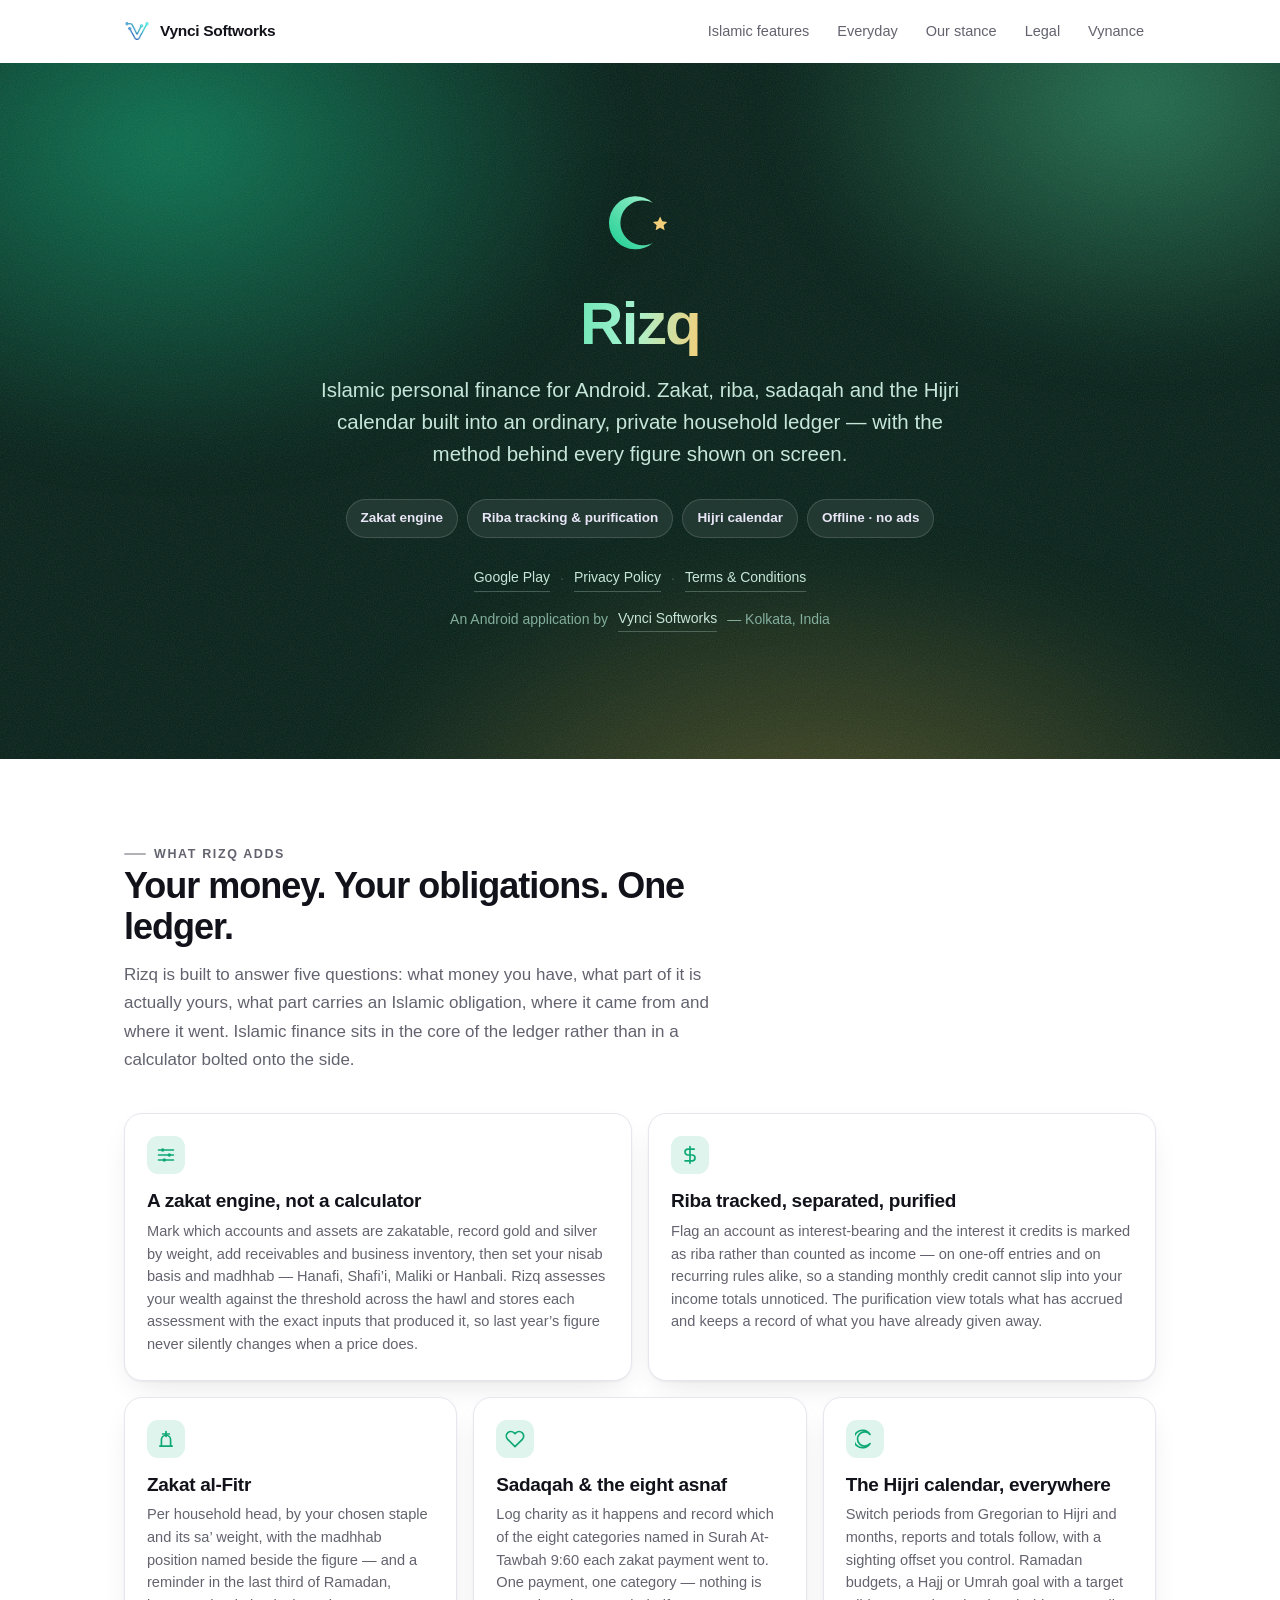
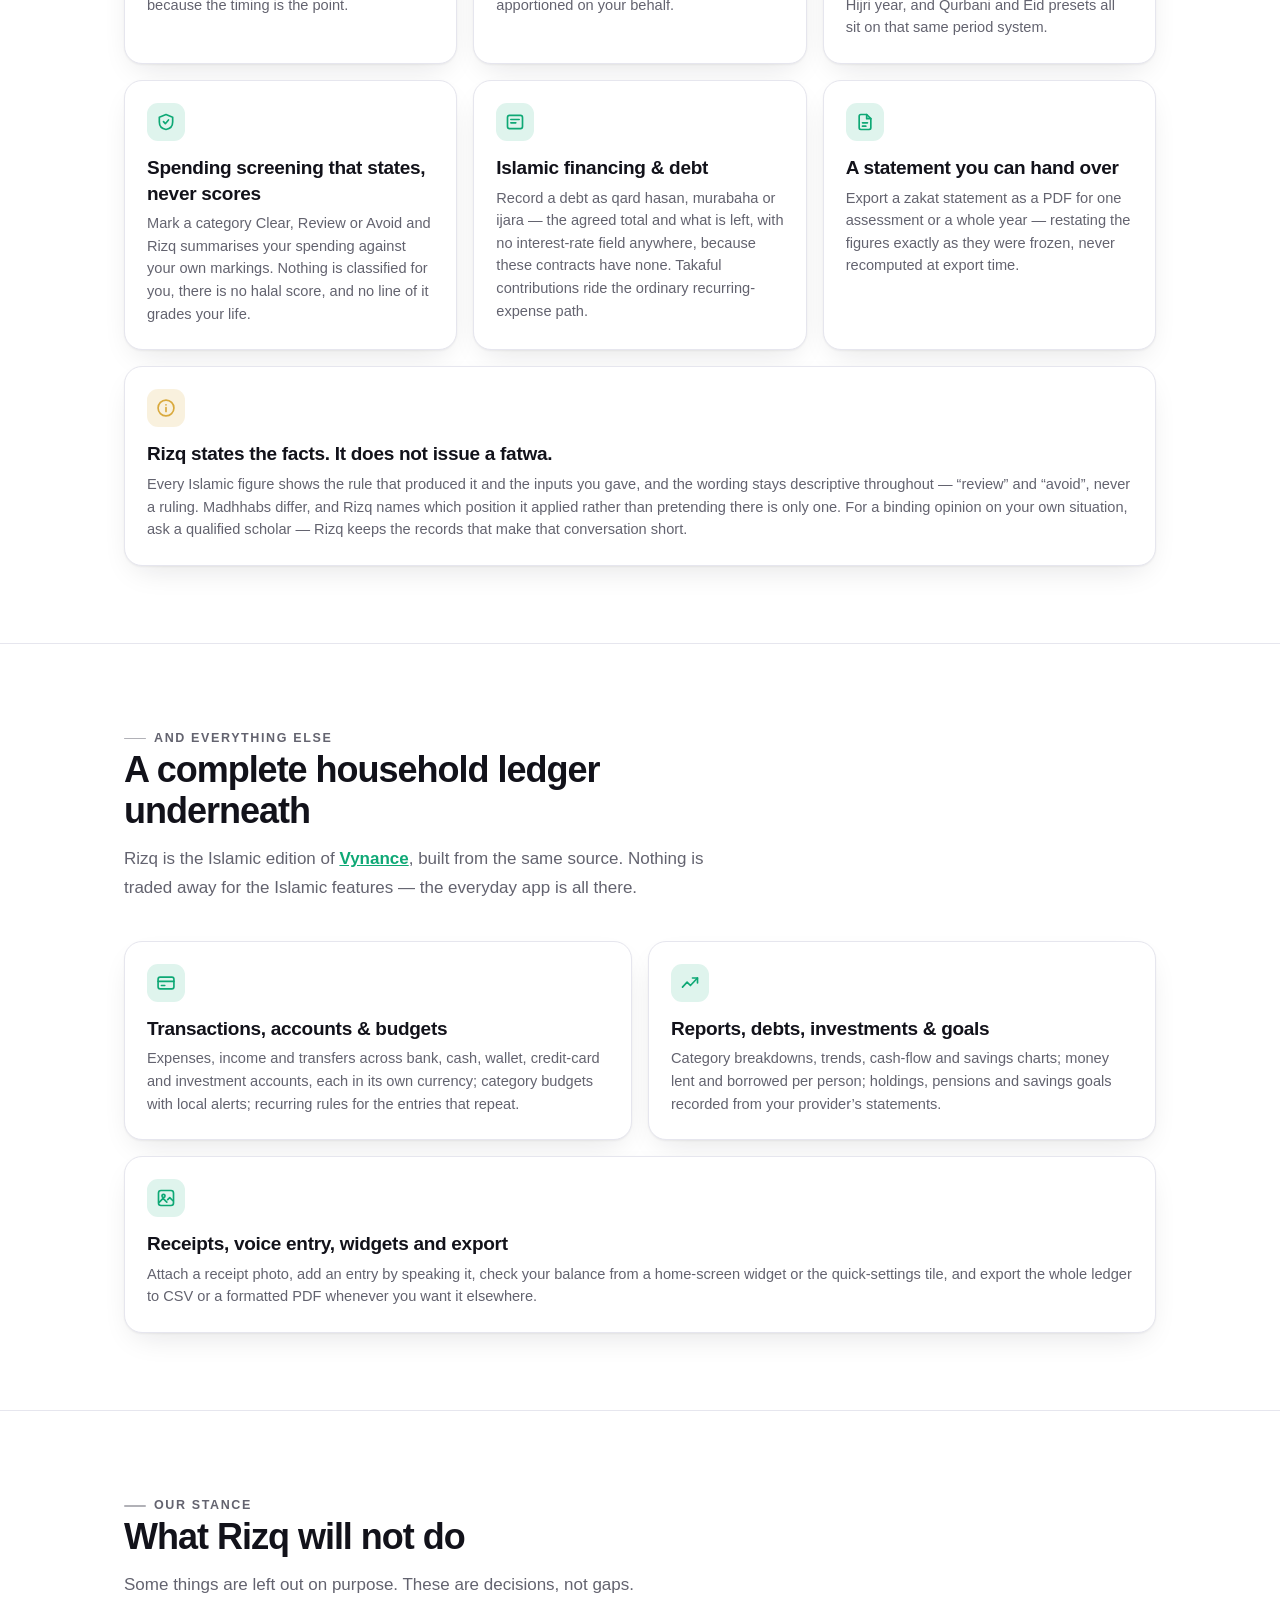
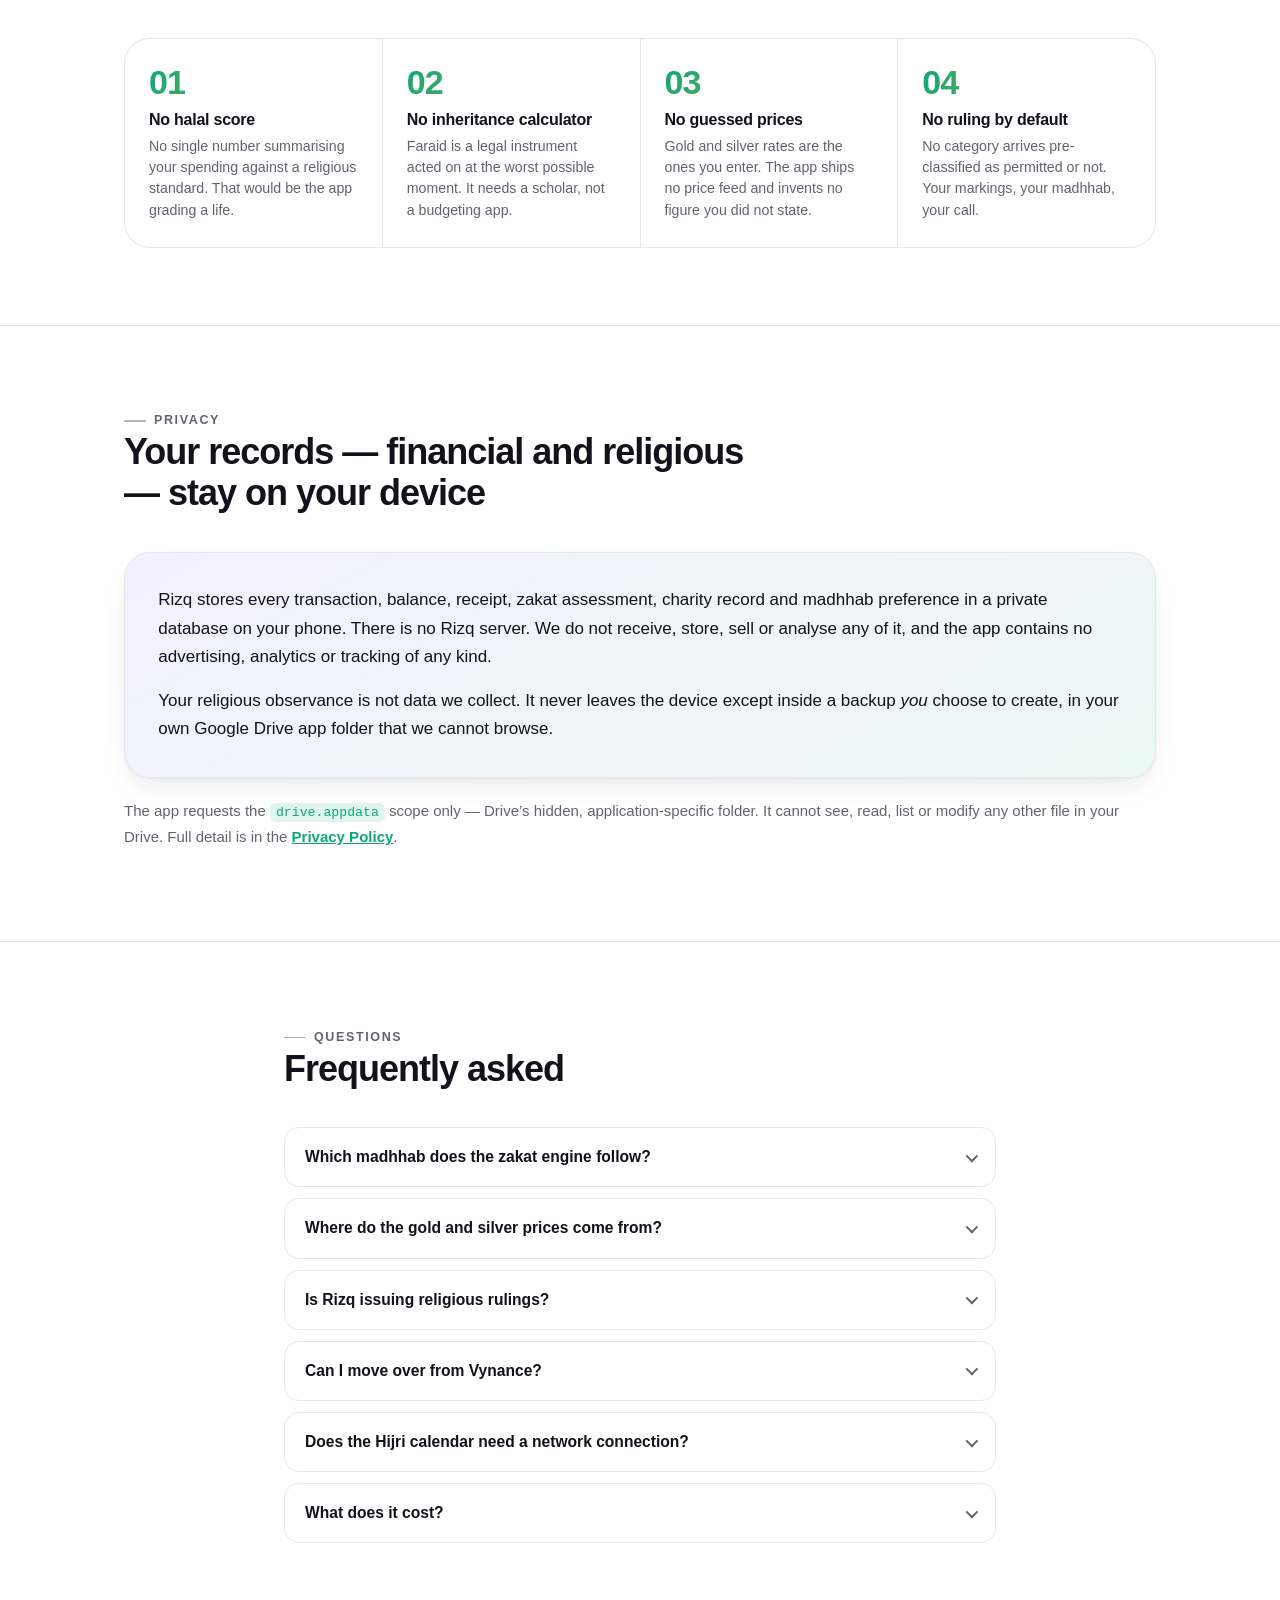
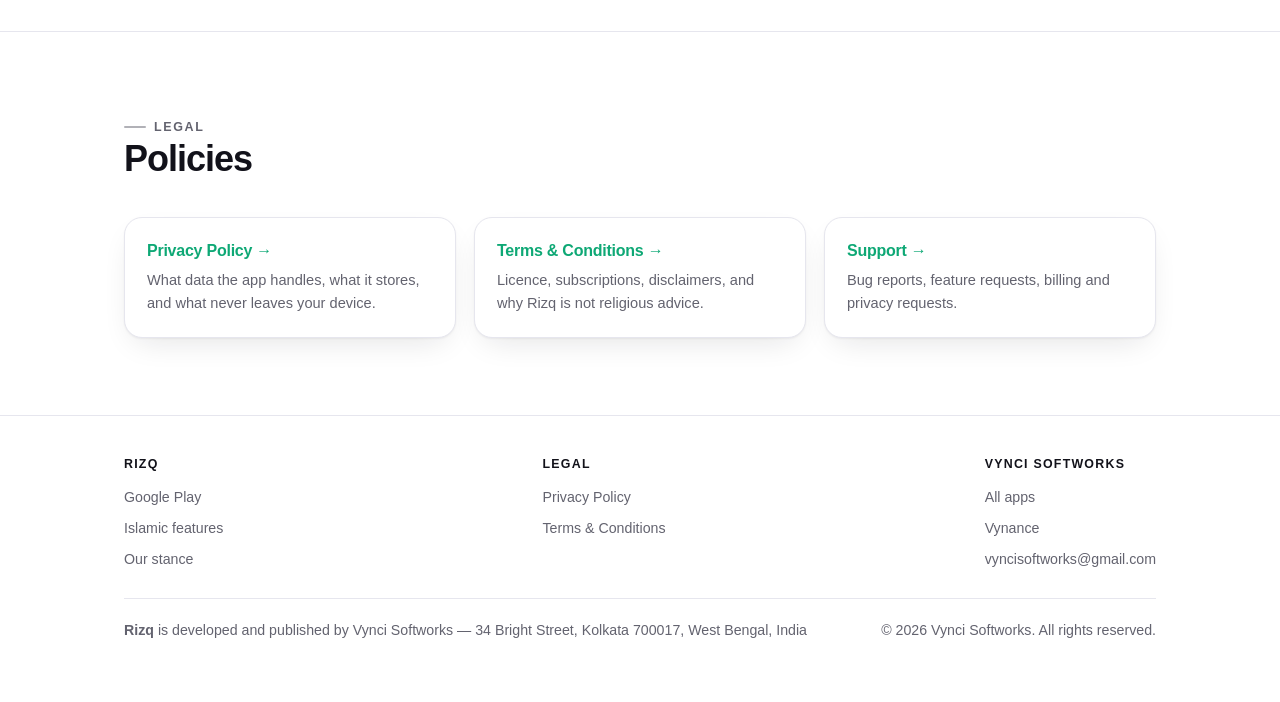
==== rizq/index.html @ 90f5e9d0 "Changes" ====
<!DOCTYPE html>
<html lang="en">
<head>
<meta charset="utf-8">
<meta name="viewport" content="width=device-width, initial-scale=1">
<title>Rizq &mdash; Islamic Personal Finance &amp; Zakat App for Android</title>
<meta name="description" content="Rizq is an Islamic personal finance app for Android by Vynci Softworks. A madhhab-configurable zakat engine, Zakat al-Fitr, riba tracking and purification, sadaqah and asnaf records, halal spending screening and the Hijri calendar — in a database that stays on your device.">
<meta name="keywords" content="islamic finance app, zakat calculator android, zakat app, riba tracking, halal budgeting app, hijri calendar budget, sadaqah tracker, Rizq app">
<meta property="og:title" content="Rizq — Islamic Personal Finance &amp; Zakat App for Android">
<meta property="og:description" content="Zakat, riba, sadaqah and the Hijri calendar built into an offline personal-finance ledger. Rizq states the method behind every figure — it does not issue rulings.">
<meta property="og:type" content="website">
<meta property="og:url" content="https://vynci.sbs/rizq/">
<meta property="og:image" content="https://vynci.sbs/vynci-mark-512.png">
<meta name="twitter:card" content="summary">
<link rel="canonical" href="https://vynci.sbs/rizq/">
<link rel="stylesheet" href="/styles.css">
<link rel="icon" href="/favicon.ico" sizes="any">
<link rel="icon" type="image/png" sizes="32x32" href="/favicon-32.png">
<link rel="icon" type="image/png" sizes="16x16" href="/favicon-16.png">
<link rel="apple-touch-icon" href="/apple-touch-icon.png">
<meta name="theme-color" content="#06120E" media="(prefers-color-scheme: dark)">
<meta name="theme-color" content="#062F24" media="(prefers-color-scheme: light)">
<style>
  .hero{background:#062018}
  .hero::before{
    background:
      radial-gradient(40% 46% at 24% 26%, rgba(14,168,117,.62) 0%, transparent 62%),
      radial-gradient(34% 40% at 78% 22%, rgba(74,222,156,.42) 0%, transparent 60%),
      radial-gradient(44% 44% at 60% 90%, rgba(217,169,60,.34) 0%, transparent 64%);
  }
  .hero h1 .grad{background:linear-gradient(96deg,#6ee7b7 0%,#a7f3d0 45%,#f3cf7a 100%);-webkit-background-clip:text;background-clip:text;color:transparent}
  .hero .tag{color:#c6e6d9}
  .hero .meta{color:#84ae9c}
  .hero .meta a{color:#c6e6d9;border-bottom-color:rgba(198,230,217,.28)}
  .tile .ico{background:color-mix(in srgb, var(--emerald) 13%, transparent);color:var(--emerald)}
  .tile:hover{border-color:color-mix(in srgb, var(--emerald) 34%, var(--line))}
  .tile.gold .ico{background:color-mix(in srgb, var(--gold) 17%, transparent);color:var(--gold)}
  .contact a,.callout a{color:var(--emerald)!important}
  code{background:color-mix(in srgb, var(--emerald) 12%, transparent);color:var(--emerald)}
  details[open]{border-color:color-mix(in srgb, var(--emerald) 34%, var(--line))}
  footer a:hover{color:var(--emerald)}
  .principle .n{background:linear-gradient(120deg,var(--emerald),var(--gold));-webkit-background-clip:text;background-clip:text;color:transparent}
  nav.top .links a:hover{color:var(--emerald)}
</style>
</head>
<body>
<a class="skip" href="#main">Skip to content</a>

<nav class="top" id="nav">
  <div class="wrap inner">
    <a class="brand" href="/">
      <img src="/vynci-mark-512.png" alt="" width="26" height="26">
      <span>Vynci Softworks</span>
    </a>
    <div class="links">
      <a href="#islamic">Islamic features</a>
      <a href="#everything" class="hide-sm">Everyday</a>
      <a href="#stance" class="hide-sm">Our stance</a>
      <a href="#legal">Legal</a>
      <a href="/vynance/">Vynance</a>
    </div>
  </div>
</nav>

<header class="hero">
  <div class="wrap">
    <svg class="mark" viewBox="0 0 108 108" xmlns="http://www.w3.org/2000/svg" role="img" aria-label="Rizq logo" style="width:clamp(84px,7vw,104px);height:auto">
      <defs>
        <linearGradient id="rg1" gradientUnits="userSpaceOnUse" x1="30" y1="80" x2="82" y2="26">
          <stop offset="0" stop-color="#2fd39a"/><stop offset="1" stop-color="#a7f3d0"/>
        </linearGradient>
      </defs>
      <path d="M70 30a27 27 0 1 0 0 48 32 32 0 1 1 0-48Z" fill="url(#rg1)"/>
      <path d="M78.5 46.5l2.6 5.6 6.1.8-4.5 4.2 1.2 6-5.4-3-5.4 3 1.2-6-4.5-4.2 6.1-.8 2.6-5.6Z" fill="#F3CF7A"/>
    </svg>
    <h1><span class="grad">Rizq</span></h1>
    <p class="tag">Islamic personal finance for Android. Zakat, riba, sadaqah and the Hijri calendar
       built into an ordinary, private household ledger &mdash; with the method behind every figure
       shown on screen.</p>
    <div class="pills">
      <span class="pill">Zakat engine</span>
      <span class="pill">Riba tracking &amp; purification</span>
      <span class="pill">Hijri calendar</span>
      <span class="pill">Offline &middot; no ads</span>
    </div>
    <p class="meta" style="margin-top:28px">
      <a href="https://play.google.com/store/apps/details?id=com.vynci.rizq">Google Play</a><span class="dot">&middot;</span>
      <a href="/rizq/privacy-policy.html">Privacy Policy</a><span class="dot">&middot;</span>
      <a href="/rizq/terms-and-conditions.html">Terms &amp; Conditions</a>
    </p>
    <p class="meta" style="margin-top:8px">An Android application by <a href="/">Vynci Softworks</a> &mdash; Kolkata, India</p>
  </div>
</header>

<main id="main">

<section id="islamic">
  <div class="wrap">
    <div class="section-head reveal">
      <p class="eyebrow">What Rizq adds</p>
      <h2>Your money. Your obligations. One ledger.</h2>
      <p>Rizq is built to answer five questions: what money you have, what part of it is actually
         yours, what part carries an Islamic obligation, where it came from and where it went.
         Islamic finance sits in the core of the ledger rather than in a calculator bolted onto
         the side.</p>
    </div>

    <div class="bento reveal">
      <div class="tile wide">
        <div class="ico"><svg viewBox="0 0 24 24" fill="none" stroke="currentColor" stroke-width="2" stroke-linecap="round" stroke-linejoin="round"><path d="M3 6h18M3 12h18M3 18h18"/><circle cx="8" cy="6" r="2" fill="currentColor" stroke="none"/><circle cx="16" cy="12" r="2" fill="currentColor" stroke="none"/><circle cx="10" cy="18" r="2" fill="currentColor" stroke="none"/></svg></div>
        <h3>A zakat engine, not a calculator</h3>
        <p>Mark which accounts and assets are zakatable, record gold and silver by weight, add
           receivables and business inventory, then set your nisab basis and madhhab &mdash; Hanafi,
           Shafi&#8217;i, Maliki or Hanbali. Rizq assesses your wealth against the threshold across
           the hawl and stores each assessment with the exact inputs that produced it, so last
           year&#8217;s figure never silently changes when a price does.</p>
      </div>
      <div class="tile wide">
        <div class="ico"><svg viewBox="0 0 24 24" fill="none" stroke="currentColor" stroke-width="2" stroke-linecap="round" stroke-linejoin="round"><path d="M12 2v20"/><path d="M17 5H9.5a3.5 3.5 0 0 0 0 7h5a3.5 3.5 0 0 1 0 7H6"/></svg></div>
        <h3>Riba tracked, separated, purified</h3>
        <p>Flag an account as interest-bearing and the interest it credits is marked as riba rather
           than counted as income &mdash; on one-off entries and on recurring rules alike, so a
           standing monthly credit cannot slip into your income totals unnoticed. The purification
           view totals what has accrued and keeps a record of what you have already given away.</p>
      </div>
      <div class="tile">
        <div class="ico"><svg viewBox="0 0 24 24" fill="none" stroke="currentColor" stroke-width="2" stroke-linecap="round" stroke-linejoin="round"><path d="M12 3v6"/><path d="M8 6h8"/><path d="M4.5 20.5h15"/><path d="M6.5 20.5V13a5.5 5.5 0 0 1 11 0v7.5"/></svg></div>
        <h3>Zakat al-Fitr</h3>
        <p>Per household head, by your chosen staple and its sa&#8217; weight, with the madhhab
           position named beside the figure &mdash; and a reminder in the last third of Ramadan,
           because the timing is the point.</p>
      </div>
      <div class="tile">
        <div class="ico"><svg viewBox="0 0 24 24" fill="none" stroke="currentColor" stroke-width="2" stroke-linecap="round" stroke-linejoin="round"><path d="M20.8 4.6a5.5 5.5 0 0 0-7.8 0L12 5.7l-1-1.1a5.5 5.5 0 0 0-7.8 7.8l8.8 8.8 8.8-8.8a5.5 5.5 0 0 0 0-7.8Z"/></svg></div>
        <h3>Sadaqah &amp; the eight asnaf</h3>
        <p>Log charity as it happens and record which of the eight categories named in Surah
           At-Tawbah 9:60 each zakat payment went to. One payment, one category &mdash; nothing is
           apportioned on your behalf.</p>
      </div>
      <div class="tile">
        <div class="ico"><svg viewBox="0 0 24 24" fill="none" stroke="currentColor" stroke-width="2" stroke-linecap="round" stroke-linejoin="round"><path d="M18 6.5A8.5 8.5 0 1 0 18 17.5 10.5 10.5 0 1 1 18 6.5Z"/></svg></div>
        <h3>The Hijri calendar, everywhere</h3>
        <p>Switch periods from Gregorian to Hijri and months, reports and totals follow, with a
           sighting offset you control. Ramadan budgets, a Hajj or Umrah goal with a target Hijri
           year, and Qurbani and Eid presets all sit on that same period system.</p>
      </div>
      <div class="tile">
        <div class="ico"><svg viewBox="0 0 24 24" fill="none" stroke="currentColor" stroke-width="2" stroke-linecap="round" stroke-linejoin="round"><path d="M9 11.5 11.2 14 15 9.5"/><path d="M12 3 4 6.2V12c0 5 3.4 8.2 8 9 4.6-.8 8-4 8-9V6.2L12 3Z"/></svg></div>
        <h3>Spending screening that states, never scores</h3>
        <p>Mark a category Clear, Review or Avoid and Rizq summarises your spending against your own
           markings. Nothing is classified for you, there is no halal score, and no line of it
           grades your life.</p>
      </div>
      <div class="tile">
        <div class="ico"><svg viewBox="0 0 24 24" fill="none" stroke="currentColor" stroke-width="2" stroke-linecap="round" stroke-linejoin="round"><rect x="3" y="4" width="18" height="16" rx="2.5"/><path d="M7 9h10M7 13h6"/></svg></div>
        <h3>Islamic financing &amp; debt</h3>
        <p>Record a debt as qard hasan, murabaha or ijara &mdash; the agreed total and what is left,
           with no interest-rate field anywhere, because these contracts have none. Takaful
           contributions ride the ordinary recurring-expense path.</p>
      </div>
      <div class="tile">
        <div class="ico"><svg viewBox="0 0 24 24" fill="none" stroke="currentColor" stroke-width="2" stroke-linecap="round" stroke-linejoin="round"><path d="M14 3v5h5"/><path d="M14 3H7a2 2 0 0 0-2 2v14a2 2 0 0 0 2 2h10a2 2 0 0 0 2-2V8l-5-5Z"/><path d="M9 13h6M9 17h4"/></svg></div>
        <h3>A statement you can hand over</h3>
        <p>Export a zakat statement as a PDF for one assessment or a whole year &mdash; restating the
           figures exactly as they were frozen, never recomputed at export time.</p>
      </div>
      <div class="tile gold full">
        <div class="ico"><svg viewBox="0 0 24 24" fill="none" stroke="currentColor" stroke-width="2" stroke-linecap="round" stroke-linejoin="round"><circle cx="12" cy="12" r="9.5"/><path d="M12 8.2v.2M12 11.5v4.6"/></svg></div>
        <h3>Rizq states the facts. It does not issue a fatwa.</h3>
        <p>Every Islamic figure shows the rule that produced it and the inputs you gave, and the
           wording stays descriptive throughout &mdash; &ldquo;review&rdquo; and &ldquo;avoid&rdquo;,
           never a ruling. Madhhabs differ, and Rizq names which position it applied rather than
           pretending there is only one. For a binding opinion on your own situation, ask a
           qualified scholar &mdash; Rizq keeps the records that make that conversation short.</p>
      </div>
    </div>
  </div>
</section>

<section id="everything">
  <div class="wrap">
    <div class="section-head reveal">
      <p class="eyebrow">And everything else</p>
      <h2>A complete household ledger underneath</h2>
      <p>Rizq is the Islamic edition of <a href="/vynance/" style="color:var(--emerald);font-weight:560">Vynance</a>,
         built from the same source. Nothing is traded away for the Islamic features &mdash; the
         everyday app is all there.</p>
    </div>
    <div class="bento reveal">
      <div class="tile wide">
        <div class="ico"><svg viewBox="0 0 24 24" fill="none" stroke="currentColor" stroke-width="2" stroke-linecap="round" stroke-linejoin="round"><rect x="2.5" y="5" width="19" height="14" rx="2.5"/><path d="M2.5 10h19"/><path d="M6.5 15h4"/></svg></div>
        <h3>Transactions, accounts &amp; budgets</h3>
        <p>Expenses, income and transfers across bank, cash, wallet, credit-card and investment
           accounts, each in its own currency; category budgets with local alerts; recurring rules
           for the entries that repeat.</p>
      </div>
      <div class="tile wide">
        <div class="ico"><svg viewBox="0 0 24 24" fill="none" stroke="currentColor" stroke-width="2" stroke-linecap="round" stroke-linejoin="round"><path d="M3 17l5.5-6 4 4L21 6"/><path d="M15 6h6v6"/></svg></div>
        <h3>Reports, debts, investments &amp; goals</h3>
        <p>Category breakdowns, trends, cash-flow and savings charts; money lent and borrowed per
           person; holdings, pensions and savings goals recorded from your provider&#8217;s
           statements.</p>
      </div>
      <div class="tile full">
        <div class="ico"><svg viewBox="0 0 24 24" fill="none" stroke="currentColor" stroke-width="2" stroke-linecap="round" stroke-linejoin="round"><rect x="3" y="3" width="18" height="18" rx="3"/><circle cx="9" cy="9.5" r="1.8"/><path d="M4 17l4.5-4.5L13 17"/><path d="M14 14l2.5-2.5L20 15"/></svg></div>
        <h3>Receipts, voice entry, widgets and export</h3>
        <p>Attach a receipt photo, add an entry by speaking it, check your balance from a home-screen
           widget or the quick-settings tile, and export the whole ledger to CSV or a formatted PDF
           whenever you want it elsewhere.</p>
      </div>
    </div>
  </div>
</section>

<section id="stance">
  <div class="wrap">
    <div class="section-head reveal">
      <p class="eyebrow">Our stance</p>
      <h2>What Rizq will not do</h2>
      <p>Some things are left out on purpose. These are decisions, not gaps.</p>
    </div>
    <div class="principles reveal">
      <div class="principle">
        <div class="n">01</div><h3>No halal score</h3>
        <p>No single number summarising your spending against a religious standard. That would be the app grading a life.</p>
      </div>
      <div class="principle">
        <div class="n">02</div><h3>No inheritance calculator</h3>
        <p>Faraid is a legal instrument acted on at the worst possible moment. It needs a scholar, not a budgeting app.</p>
      </div>
      <div class="principle">
        <div class="n">03</div><h3>No guessed prices</h3>
        <p>Gold and silver rates are the ones you enter. The app ships no price feed and invents no figure you did not state.</p>
      </div>
      <div class="principle">
        <div class="n">04</div><h3>No ruling by default</h3>
        <p>No category arrives pre-classified as permitted or not. Your markings, your madhhab, your call.</p>
      </div>
    </div>
  </div>
</section>

<section id="privacy">
  <div class="wrap">
    <div class="section-head reveal">
      <p class="eyebrow">Privacy</p>
      <h2>Your records &mdash; financial and religious &mdash; stay on your device</h2>
    </div>
    <div class="callout reveal">
      <p>Rizq stores every transaction, balance, receipt, zakat assessment, charity record and
         madhhab preference in a private database on your phone. There is no Rizq server. We do not
         receive, store, sell or analyse any of it, and the app contains no advertising, analytics
         or tracking of any kind.</p>
      <p>Your religious observance is not data we collect. It never leaves the device except inside
         a backup <em>you</em> choose to create, in your own Google Drive app folder that we cannot
         browse.</p>
    </div>
    <p class="reveal" style="margin-top:20px;color:var(--muted);font-size:15px">
      The app requests the <code>drive.appdata</code> scope only &mdash; Drive&#8217;s hidden,
      application-specific folder. It cannot see, read, list or modify any other file in your Drive.
      Full detail is in the <a href="/rizq/privacy-policy.html" style="color:var(--emerald);font-weight:560">Privacy Policy</a>.
    </p>
  </div>
</section>

<section id="faq">
  <div class="wrap narrow">
    <div class="section-head reveal">
      <p class="eyebrow">Questions</p>
      <h2>Frequently asked</h2>
    </div>
    <div class="reveal">
      <details>
        <summary>Which madhhab does the zakat engine follow?</summary>
        <div class="body"><p>Whichever you choose. Hanafi, Shafi&#8217;i, Maliki and Hanbali positions are configurable, and the methodology view names the rule that produced the figure you are looking at. Shia khums is not currently supported.</p></div>
      </details>
      <details>
        <summary>Where do the gold and silver prices come from?</summary>
        <div class="body"><p>From you. Rizq ships no price feed, because no source it could reach without an API key would be reliable enough to base an obligation on. You enter the rate you are using, and the assessment records it alongside the figure so you can see later what it was based on.</p></div>
      </details>
      <details>
        <summary>Is Rizq issuing religious rulings?</summary>
        <div class="body"><p>No. Rizq states financial facts, shows its method and preserves your inputs. Anything that would amount to a ruling &mdash; classifying your spending for you, scoring it, or calculating an inheritance share &mdash; is deliberately not built. Consult a qualified scholar for a binding opinion.</p></div>
      </details>
      <details>
        <summary>Can I move over from Vynance?</summary>
        <div class="body"><p>Yes. Export a local backup from Vynance and restore it in Rizq &mdash; the database format is identical, so nothing is lost and no conversion runs. Google Drive backups are scoped per app, so use the local file for the move.</p></div>
      </details>
      <details>
        <summary>Does the Hijri calendar need a network connection?</summary>
        <div class="body"><p>No. Hijri dates are computed on your device from tabular data shipped inside the app, with a sighting offset you can set yourself. Nothing about your dates or observance is requested from a server.</p></div>
      </details>
      <details>
        <summary>What does it cost?</summary>
        <div class="body"><p>Rizq is free to install. Zakat on wealth, Zakat al-Fitr, riba tracking, sadaqah and asnaf records, the screening summary, Islamic financing types and the seasonal budgets and goals are all in the free tier. A premium subscription raises the account and budget limits and unlocks the heavier reporting and export tools, including the zakat statement PDF. No ads at any tier.</p></div>
      </details>
    </div>
  </div>
</section>

<section id="legal">
  <div class="wrap">
    <div class="section-head reveal">
      <p class="eyebrow">Legal</p>
      <h2>Policies</h2>
    </div>
    <div class="contact reveal">
      <div class="box">
        <h3><a href="/rizq/privacy-policy.html">Privacy Policy &rarr;</a></h3>
        <p>What data the app handles, what it stores, and what never leaves your device.</p>
      </div>
      <div class="box">
        <h3><a href="/rizq/terms-and-conditions.html">Terms &amp; Conditions &rarr;</a></h3>
        <p>Licence, subscriptions, disclaimers, and why Rizq is not religious advice.</p>
      </div>
      <div class="box">
        <h3><a href="mailto:vyncisoftworks@gmail.com">Support &rarr;</a></h3>
        <p>Bug reports, feature requests, billing and privacy requests.</p>
      </div>
    </div>
  </div>
</section>

</main>

<footer>
  <div class="wrap">
    <div class="cols">
      <div>
        <h4>Rizq</h4>
        <ul>
          <li><a href="https://play.google.com/store/apps/details?id=com.vynci.rizq">Google Play</a></li>
          <li><a href="#islamic">Islamic features</a></li>
          <li><a href="#stance">Our stance</a></li>
        </ul>
      </div>
      <div>
        <h4>Legal</h4>
        <ul>
          <li><a href="/rizq/privacy-policy.html">Privacy Policy</a></li>
          <li><a href="/rizq/terms-and-conditions.html">Terms &amp; Conditions</a></li>
        </ul>
      </div>
      <div>
        <h4>Vynci Softworks</h4>
        <ul>
          <li><a href="/">All apps</a></li>
          <li><a href="/vynance/">Vynance</a></li>
          <li><a href="mailto:vyncisoftworks@gmail.com">vyncisoftworks@gmail.com</a></li>
        </ul>
      </div>
    </div>
    <div class="fine">
      <span><strong>Rizq</strong> is developed and published by <a href="/">Vynci Softworks</a> &mdash; 34 Bright Street, Kolkata 700017, West Bengal, India</span>
      <span>&copy; 2026 Vynci Softworks. All rights reserved.</span>
    </div>
  </div>
</footer>

<script type="application/ld+json">
{
  "@context":"https://schema.org",
  "@type":"SoftwareApplication",
  "name":"Rizq",
  "operatingSystem":"Android",
  "applicationCategory":"FinanceApplication",
  "url":"https://vynci.sbs/rizq/",
  "downloadUrl":"https://play.google.com/store/apps/details?id=com.vynci.rizq",
  "description":"Islamic personal finance for Android. A madhhab-configurable zakat engine, Zakat al-Fitr, riba tracking and purification, sadaqah and asnaf records, halal spending screening and the Hijri calendar, in a database that stays on your device.",
  "offers":{"@type":"Offer","price":"0","priceCurrency":"USD"},
  "publisher":{"@type":"Organization","name":"Vynci Softworks","url":"https://vynci.sbs/"}
}
</script>

<script>
(function(){
  var nav = document.getElementById('nav');
  var onScroll = function(){ nav.classList.toggle('stuck', window.scrollY > 8); };
  onScroll(); window.addEventListener('scroll', onScroll, {passive:true});
  var reduced = window.matchMedia('(prefers-reduced-motion: reduce)').matches;
  var items = document.querySelectorAll('.reveal');
  if (reduced || !('IntersectionObserver' in window)) { items.forEach(function(el){ el.classList.add('in'); }); return; }
  var io = new IntersectionObserver(function(entries){
    entries.forEach(function(e){ if (e.isIntersecting) { e.target.classList.add('in'); io.unobserve(e.target); } });
  }, {rootMargin:'0px 0px -8% 0px', threshold:0.06});
  items.forEach(function(el){ io.observe(el); });
})();
</script>

</body>
</html>
---- styles.css ----
/* Vynci Softworks — shared site styles */
/* ── tokens ─────────────────────────────────────────────────────────── */
:root{
  --ink:#12121a; --ink-2:#3a3a4a; --muted:#63636f; --line:#e6e6ee;
  --bg:#ffffff; --surface:#ffffff; --soft:#f7f6fd; --deep:#0f0b26;

  --violet:#7C5CFC; --violet-2:#9d86ff; --mint:#4ADE9C;
  --emerald:#0EA875; --emerald-2:#2fd39a; --gold:#D9A93C;

  --radius:18px; --radius-lg:26px;
  --shadow:0 1px 2px rgba(18,18,26,.05), 0 12px 32px -12px rgba(18,18,26,.14);
  --shadow-lg:0 2px 4px rgba(18,18,26,.05), 0 30px 70px -28px rgba(18,18,26,.30);
  --maxw:1080px;
  --sans:"Inter var","Inter",-apple-system,BlinkMacSystemFont,"Segoe UI",Roboto,"Helvetica Neue",Arial,sans-serif;
}
@media (prefers-color-scheme: dark){
  :root{
    --ink:#f2f1f7; --ink-2:#c9c7d6; --muted:#9d9bb0; --line:#26243a;
    --bg:#0B0A14; --surface:#131228; --soft:#15142b; --deep:#0B0A14;
    --shadow:0 1px 2px rgba(0,0,0,.4), 0 14px 34px -14px rgba(0,0,0,.7);
    --shadow-lg:0 2px 6px rgba(0,0,0,.5), 0 34px 80px -30px rgba(0,0,0,.85);
  }
}
*,*::before,*::after{box-sizing:border-box}
html{scroll-behavior:smooth;-webkit-text-size-adjust:100%}
body{
  margin:0;background:var(--bg);color:var(--ink);font-family:var(--sans);
  font-size:clamp(15.5px,.55vw + 14.4px,17px);line-height:1.68;
  -webkit-font-smoothing:antialiased;text-rendering:optimizeLegibility;
  overflow-x:hidden;
}
img,svg{max-width:100%}
a{color:inherit}
.wrap{max-width:var(--maxw);margin:0 auto;padding:0 24px}
.narrow{max-width:760px}
h1,h2,h3{letter-spacing:-.028em;line-height:1.14;margin:0}
h2{font-size:clamp(25px,2vw + 18px,36px);margin:0 0 14px}
h3{font-size:clamp(17px,.4vw + 16px,19px);letter-spacing:-.015em;line-height:1.35}
p{margin:0 0 15px}
.lede{font-size:clamp(17px,.6vw + 15.6px,20px);color:var(--ink-2);line-height:1.6}
.eyebrow{
  display:inline-flex;align-items:center;gap:8px;font-size:12.5px;font-weight:650;
  letter-spacing:.13em;text-transform:uppercase;color:var(--muted);margin:0 0 16px;
}
.eyebrow::before{content:"";width:22px;height:1.5px;background:currentColor;opacity:.5;border-radius:2px}

/* ── skip link + nav ────────────────────────────────────────────────── */
.skip{position:absolute;left:-9999px;top:0;background:var(--violet);color:#fff;padding:10px 16px;border-radius:0 0 10px 0;z-index:99}
.skip:focus{left:0}
nav.top{
  position:sticky;top:0;z-index:50;backdrop-filter:saturate(180%) blur(16px);
  -webkit-backdrop-filter:saturate(180%) blur(16px);
  background:color-mix(in srgb, var(--bg) 78%, transparent);
  border-bottom:1px solid transparent;transition:border-color .25s, background .25s;
}
nav.top.stuck{border-bottom-color:var(--line)}
nav.top .inner{display:flex;align-items:center;gap:18px;height:62px}
nav.top .brand{display:flex;align-items:center;gap:10px;font-weight:680;letter-spacing:-.02em;text-decoration:none;font-size:15.5px}
nav.top .brand img{width:26px;height:26px;border-radius:7px}
nav.top .links{margin-left:auto;display:flex;gap:4px;align-items:center}
nav.top .links a{
  text-decoration:none;font-size:14.5px;color:var(--muted);padding:8px 12px;border-radius:10px;
  transition:color .15s, background .15s;font-weight:520;
}
nav.top .links a:hover{color:var(--ink);background:color-mix(in srgb, var(--soft) 90%, transparent)}
@media(max-width:720px){nav.top .links a.hide-sm{display:none}}

/* ── hero ───────────────────────────────────────────────────────────── */
.hero{position:relative;isolation:isolate;overflow:hidden;background:var(--deep);color:#fff;padding:clamp(66px,9vw,116px) 0 clamp(72px,9vw,112px);text-align:center}
.hero::before{
  content:"";position:absolute;inset:-30% -20%;z-index:-2;
  background:
    radial-gradient(38% 44% at 22% 26%, rgba(124,92,252,.60) 0%, transparent 62%),
    radial-gradient(34% 40% at 78% 22%, rgba(14,168,117,.50) 0%, transparent 60%),
    radial-gradient(46% 46% at 60% 88%, rgba(74,222,156,.30) 0%, transparent 64%),
    radial-gradient(30% 34% at 12% 82%, rgba(217,169,60,.26) 0%, transparent 62%);
  filter:blur(28px);animation:drift 34s ease-in-out infinite alternate;
}
.hero::after{
  content:"";position:absolute;inset:0;z-index:-1;opacity:.30;pointer-events:none;
  background-image:url("data:image/svg+xml,%3Csvg xmlns='http://www.w3.org/2000/svg' width='140' height='140'%3E%3Cfilter id='n'%3E%3CfeTurbulence type='fractalNoise' baseFrequency='.85' numOctaves='3'/%3E%3C/filter%3E%3Crect width='140' height='140' filter='url(%23n)' opacity='.42'/%3E%3C/svg%3E");
}
@keyframes drift{
  0%{transform:translate3d(0,0,0) scale(1)}
  50%{transform:translate3d(2.5%,-2%,0) scale(1.07)}
  100%{transform:translate3d(-2.5%,2.5%,0) scale(1.03)}
}
.hero .mark{width:clamp(76px,7vw,96px);height:auto;margin:0 auto 22px;display:block;filter:drop-shadow(0 14px 34px rgba(0,0,0,.45))}
.hero h1{font-size:clamp(34px,4.6vw + 12px,60px);margin:0 0 16px;color:#fff}
.hero h1 .grad{
  background:linear-gradient(96deg,#b9a6ff 0%,#6ee7b7 52%,#f3cf7a 100%);
  -webkit-background-clip:text;background-clip:text;color:transparent;
}
.hero .tag{font-size:clamp(16.5px,.7vw + 15px,20.5px);color:#cfcbe8;max-width:660px;margin:0 auto;line-height:1.55}
.hero .meta{margin-top:26px;font-size:14px;color:#9a94c2;display:flex;gap:10px;justify-content:center;flex-wrap:wrap;align-items:center}
.hero .meta a{color:#cfcbe8;text-decoration:none;border-bottom:1px solid rgba(207,203,232,.28);padding-bottom:1px}
.hero .meta a:hover{border-bottom-color:#cfcbe8}
.hero .dot{opacity:.4}
.pills{display:flex;gap:9px;justify-content:center;flex-wrap:wrap;margin-top:30px}
.pill{
  display:inline-flex;align-items:center;gap:7px;font-size:13.5px;font-weight:560;color:#e8e6f6;
  background:rgba(255,255,255,.075);border:1px solid rgba(255,255,255,.14);
  padding:7px 14px;border-radius:999px;backdrop-filter:blur(8px);
}
.pill svg{width:14px;height:14px;flex:0 0 14px}

/* ── sections ───────────────────────────────────────────────────────── */
main{position:relative}
section[id],[id]{scroll-margin-top:82px}
section{padding:clamp(52px,6vw,88px) 0}
section + section{border-top:1px solid var(--line)}
.section-head{max-width:620px;margin-bottom:clamp(28px,3vw,40px)}
.section-head p{color:var(--muted);margin:0}

/* ── product cards ──────────────────────────────────────────────────── */
.products{display:grid;grid-template-columns:repeat(auto-fit,minmax(310px,1fr));gap:22px}
.card{
  position:relative;background:var(--surface);border:1px solid var(--line);border-radius:var(--radius-lg);
  padding:clamp(24px,2.4vw,32px);box-shadow:var(--shadow);overflow:hidden;
  transition:transform .28s cubic-bezier(.2,.7,.3,1), box-shadow .28s, border-color .28s;
}
.card::before{
  content:"";position:absolute;inset:0;border-radius:inherit;pointer-events:none;opacity:0;transition:opacity .3s;
  background:radial-gradient(120% 80% at 50% -10%, var(--accent-soft) 0%, transparent 60%);
}
.card:hover{transform:translateY(-4px);box-shadow:var(--shadow-lg);border-color:var(--accent-line)}
.card:hover::before{opacity:1}
.card .top{display:flex;align-items:center;gap:15px;margin-bottom:18px}
.card .icon{
  flex:0 0 60px;width:60px;height:60px;border-radius:17px;display:grid;place-items:center;
  background:var(--icon-bg);box-shadow:inset 0 0 0 1px rgba(255,255,255,.07);
}
.card .icon svg{width:42px;height:42px}
.card .kicker{font-size:11.5px;font-weight:680;letter-spacing:.12em;text-transform:uppercase;color:var(--accent);margin:0 0 3px}
.card h3{font-size:clamp(21px,1.1vw + 18px,25px);margin:0;letter-spacing:-.025em}
.card .desc{color:var(--ink-2);font-size:15.4px;margin:0 0 18px}
.card ul.mini{list-style:none;padding:0;margin:0 0 22px;display:grid;gap:9px}
.card ul.mini li{position:relative;padding-left:24px;font-size:14.6px;color:var(--muted);line-height:1.5}
.card ul.mini li::before{
  content:"";position:absolute;left:0;top:.52em;width:12px;height:12px;border-radius:4px;
  background:var(--accent);opacity:.22;
}
.card ul.mini li::after{
  content:"";position:absolute;left:3.4px;top:calc(.52em + 3.4px);width:5.2px;height:5.2px;border-radius:2px;background:var(--accent);
}
.cta-row{display:flex;flex-wrap:wrap;gap:10px;align-items:center}
.btn{
  display:inline-flex;align-items:center;gap:9px;text-decoration:none;font-weight:620;font-size:14.6px;
  padding:11px 18px;border-radius:13px;transition:transform .18s, box-shadow .22s, background .2s, border-color .2s;
  border:1px solid transparent;white-space:nowrap;
}
.btn svg{width:17px;height:17px;flex:0 0 17px}
.btn-primary{background:var(--accent);color:#fff;box-shadow:0 8px 22px -10px var(--accent)}
.btn-primary:hover{transform:translateY(-2px);box-shadow:0 14px 30px -12px var(--accent)}
.btn-ghost{border-color:var(--line);color:var(--ink);background:transparent}
.btn-ghost:hover{border-color:var(--accent);color:var(--accent);background:var(--accent-soft)}
.v{--accent:var(--violet);--accent-soft:color-mix(in srgb, var(--violet) 9%, transparent);--accent-line:color-mix(in srgb, var(--violet) 42%, var(--line));--icon-bg:linear-gradient(150deg,#1c1440,#241a52)}
.r{--accent:var(--emerald);--accent-soft:color-mix(in srgb, var(--emerald) 10%, transparent);--accent-line:color-mix(in srgb, var(--emerald) 42%, var(--line));--icon-bg:linear-gradient(150deg,#062f24,#0a4a37)}
.badge-live{
  display:inline-flex;align-items:center;gap:6px;font-size:11.6px;font-weight:680;letter-spacing:.05em;
  text-transform:uppercase;color:var(--accent);background:var(--accent-soft);
  border:1px solid var(--accent-line);padding:3px 9px;border-radius:999px;margin-left:auto;align-self:flex-start;
}
.badge-live .blip{width:6px;height:6px;border-radius:50%;background:var(--accent);animation:blip 2.4s ease-in-out infinite}
@keyframes blip{0%,100%{opacity:1;transform:scale(1)}50%{opacity:.35;transform:scale(.72)}}

/* ── bento ──────────────────────────────────────────────────────────── */
.bento{display:grid;grid-template-columns:repeat(6,1fr);gap:16px}
.tile{
  grid-column:span 2;background:var(--surface);border:1px solid var(--line);border-radius:var(--radius);
  padding:22px 22px 24px;box-shadow:var(--shadow);transition:border-color .25s, transform .25s;
}
.tile:hover{border-color:color-mix(in srgb, var(--violet) 34%, var(--line));transform:translateY(-3px)}
.tile.wide{grid-column:span 3}
.tile.full{grid-column:span 6}
.tile .ico{
  width:38px;height:38px;border-radius:11px;display:grid;place-items:center;margin-bottom:14px;
  background:color-mix(in srgb, var(--violet) 12%, transparent);color:var(--violet);
}
.tile.g .ico{background:color-mix(in srgb, var(--emerald) 13%, transparent);color:var(--emerald)}
.tile .ico svg{width:20px;height:20px}
.tile h3{margin:0 0 6px}
.tile p{margin:0;font-size:14.6px;color:var(--muted);line-height:1.55}
@media(max-width:880px){.bento{grid-template-columns:repeat(4,1fr)}.tile,.tile.wide{grid-column:span 2}.tile.full{grid-column:span 4}}
@media(max-width:560px){.bento{grid-template-columns:1fr}.tile,.tile.wide,.tile.full{grid-column:span 1}}

/* ── principle strip ────────────────────────────────────────────────── */
.principles{display:grid;grid-template-columns:repeat(auto-fit,minmax(210px,1fr));gap:1px;background:var(--line);border:1px solid var(--line);border-radius:var(--radius-lg);overflow:hidden}
.principle{background:var(--surface);padding:26px 24px}
.principle .n{font-size:clamp(26px,2vw + 18px,34px);font-weight:720;letter-spacing:-.03em;line-height:1;margin-bottom:10px;
  background:linear-gradient(120deg,var(--violet),var(--emerald));-webkit-background-clip:text;background-clip:text;color:transparent}
.principle h3{margin:0 0 5px;font-size:16px}
.principle p{margin:0;font-size:14.2px;color:var(--muted);line-height:1.5}

/* ── compare table ──────────────────────────────────────────────────── */
.tablewrap{overflow-x:auto;border:1px solid var(--line);border-radius:var(--radius-lg);box-shadow:var(--shadow);background:var(--surface)}
table{border-collapse:collapse;width:100%;min-width:560px;font-size:14.8px}
th,td{text-align:left;padding:15px 20px;border-bottom:1px solid var(--line)}
thead th{font-size:12.5px;letter-spacing:.09em;text-transform:uppercase;color:var(--muted);font-weight:680;background:var(--soft)}
thead th.c-v{color:var(--violet)} thead th.c-r{color:var(--emerald)}
tbody tr:last-child td{border-bottom:0}
tbody tr:hover td{background:color-mix(in srgb, var(--soft) 70%, transparent)}
td.feat{font-weight:580;color:var(--ink)}
.yes{color:var(--emerald);font-weight:640}
.no{color:var(--muted)}

/* ── callout ────────────────────────────────────────────────────────── */
.callout{
  position:relative;border-radius:var(--radius-lg);padding:clamp(24px,2.6vw,34px);
  background:linear-gradient(150deg, color-mix(in srgb, var(--violet) 9%, var(--surface)), color-mix(in srgb, var(--emerald) 8%, var(--surface)));
  border:1px solid var(--line);box-shadow:var(--shadow);
}
.callout h3{margin:0 0 10px;font-size:clamp(18px,1vw + 16px,21px)}
.callout p:last-child{margin:0}
code{
  font-family:ui-monospace,SFMono-Regular,Menlo,Consolas,monospace;font-size:.88em;
  background:color-mix(in srgb, var(--violet) 11%, transparent);color:var(--violet);
  padding:2px 6px;border-radius:6px;
}
ul.checks{list-style:none;padding:0;margin:0;display:grid;gap:12px}
ul.checks li{position:relative;padding-left:30px;color:var(--ink-2);font-size:15.4px}
ul.checks li::before{
  content:"";position:absolute;left:0;top:.28em;width:19px;height:19px;border-radius:7px;
  background:color-mix(in srgb, var(--emerald) 16%, transparent);
}
ul.checks li::after{
  content:"";position:absolute;left:6px;top:.62em;width:6px;height:10px;border:solid var(--emerald);
  border-width:0 2px 2px 0;transform:rotate(42deg);
}

/* ── faq ────────────────────────────────────────────────────────────── */
details{border:1px solid var(--line);border-radius:15px;background:var(--surface);margin-bottom:11px;overflow:hidden;transition:border-color .2s}
details[open]{border-color:color-mix(in srgb, var(--violet) 34%, var(--line))}
summary{cursor:pointer;padding:16px 20px;font-weight:600;font-size:15.6px;list-style:none;display:flex;align-items:center;gap:12px}
summary::-webkit-details-marker{display:none}
summary::after{content:"";margin-left:auto;width:9px;height:9px;border:solid var(--muted);border-width:0 2px 2px 0;transform:rotate(45deg) translateY(-2px);transition:transform .22s}
details[open] summary::after{transform:rotate(-135deg) translateY(0)}
details .body{padding:0 20px 18px;color:var(--muted);font-size:14.9px;line-height:1.62}
details .body p:last-child{margin:0}

/* ── contact + footer ───────────────────────────────────────────────── */
.contact{display:grid;grid-template-columns:repeat(auto-fit,minmax(240px,1fr));gap:18px}
.contact .box{border:1px solid var(--line);border-radius:var(--radius);padding:22px;background:var(--surface);box-shadow:var(--shadow)}
.contact .box h3{margin:0 0 7px;font-size:16px}
.contact .box p{margin:0;font-size:14.6px;color:var(--muted);line-height:1.6}
.contact a{color:var(--violet);text-decoration:none;font-weight:560}
.contact a:hover{text-decoration:underline}
footer{border-top:1px solid var(--line);padding:38px 0 60px;font-size:14.2px;color:var(--muted)}
footer .cols{display:flex;flex-wrap:wrap;gap:26px;justify-content:space-between;margin-bottom:26px}
footer h4{font-size:12.4px;letter-spacing:.1em;text-transform:uppercase;color:var(--ink);margin:0 0 11px}
footer ul{list-style:none;padding:0;margin:0;display:grid;gap:7px}
footer a{color:var(--muted);text-decoration:none}
footer a:hover{color:var(--violet)}
footer .fine{padding-top:20px;border-top:1px solid var(--line);display:flex;flex-wrap:wrap;gap:10px;justify-content:space-between}

/* ── reveal ─────────────────────────────────────────────────────────── */
.reveal{opacity:0;transform:translateY(16px)}
.reveal.in{opacity:1;transform:none;transition:opacity .6s ease, transform .6s cubic-bezier(.2,.7,.3,1)}
@media (prefers-reduced-motion: reduce){
  *{animation:none!important;transition:none!important;scroll-behavior:auto!important}
  .reveal{opacity:1;transform:none}
}
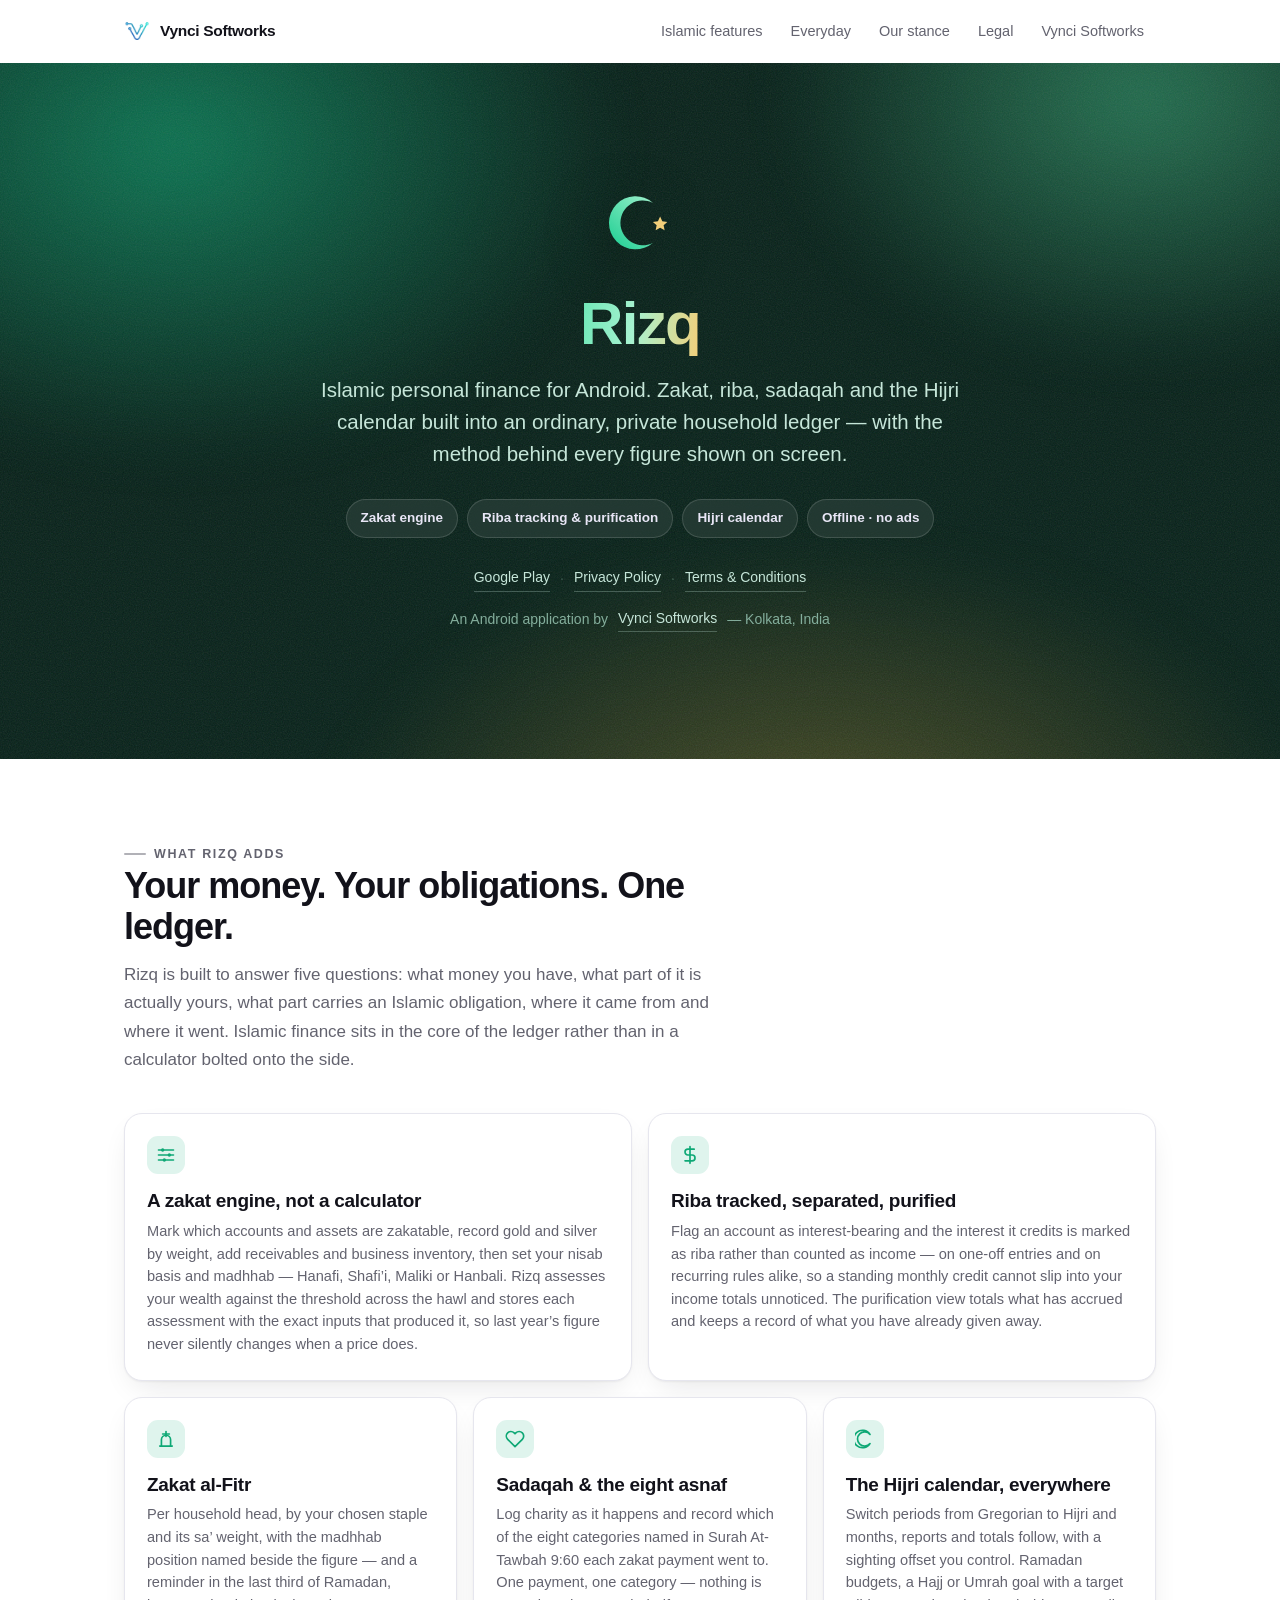
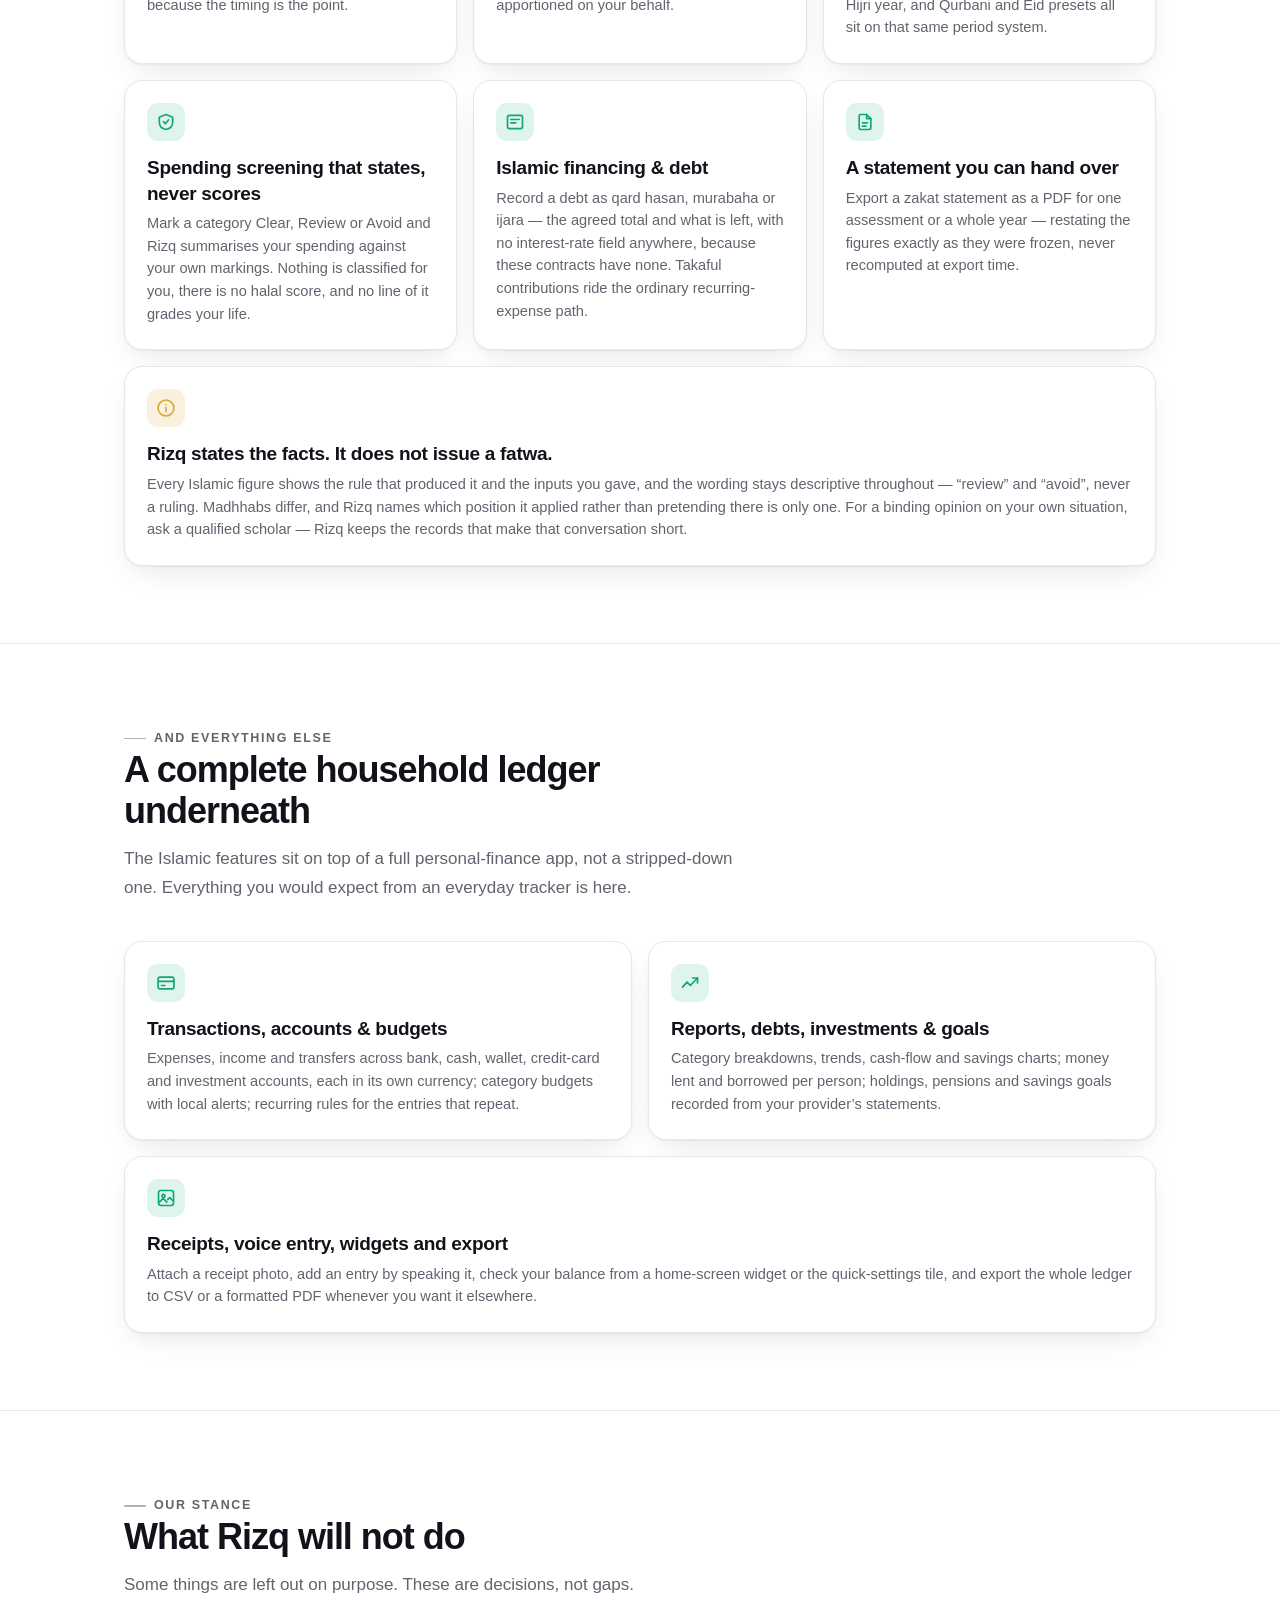
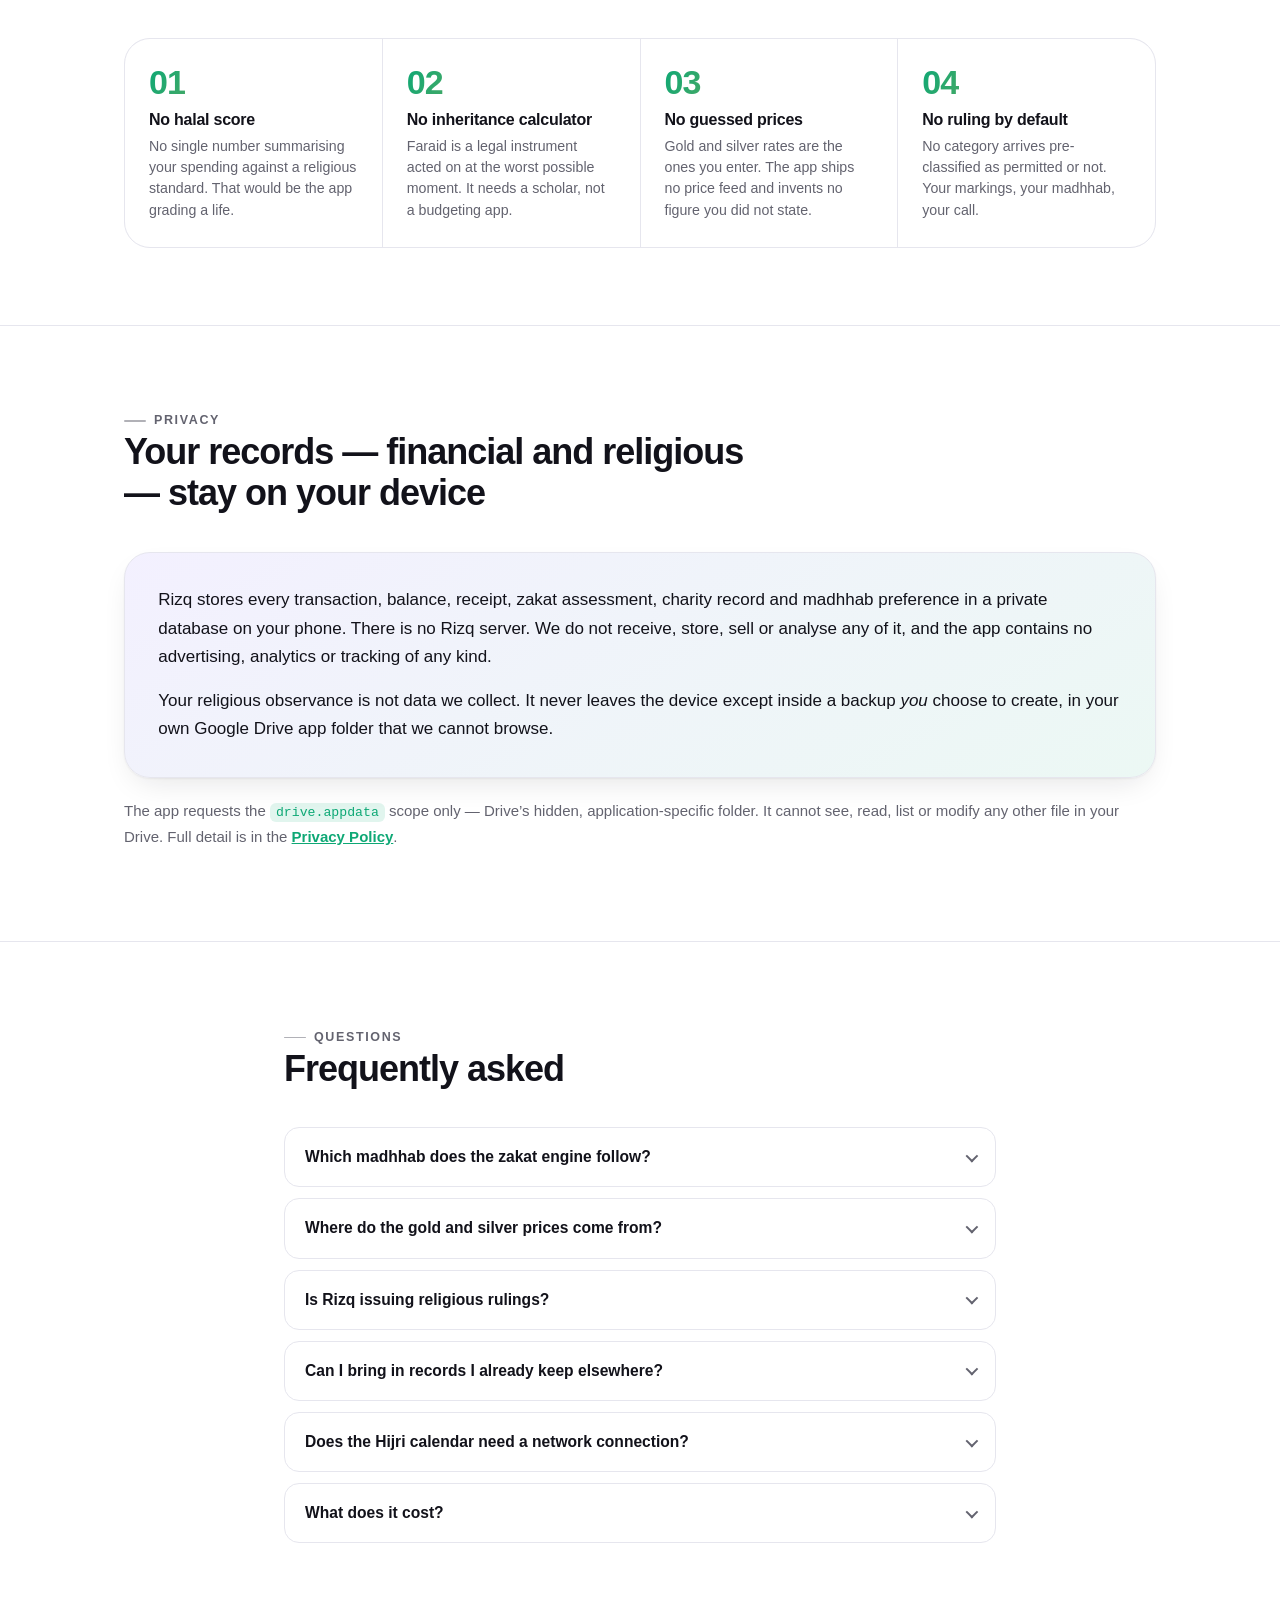
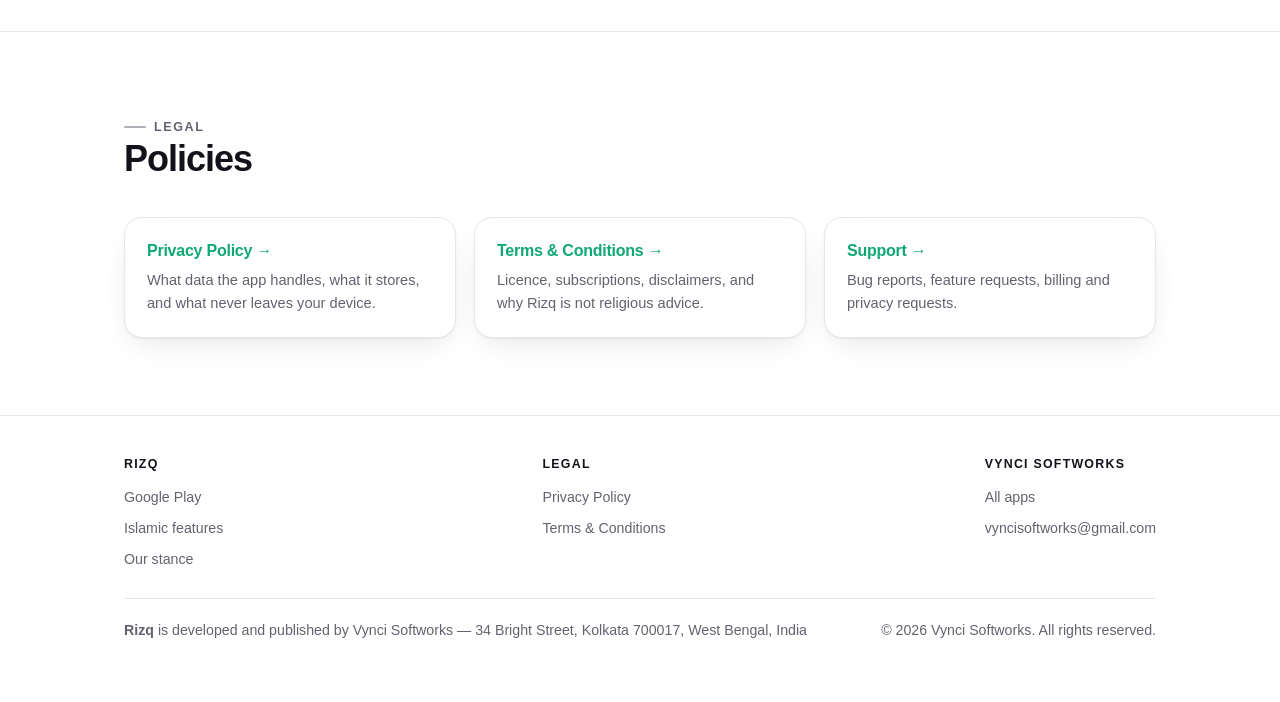
==== commit ccb9af15: "Changes" ====
--- a/rizq/index.html
+++ b/rizq/index.html
@@ -57,7 +57,7 @@
       <a href="#everything" class="hide-sm">Everyday</a>
       <a href="#stance" class="hide-sm">Our stance</a>
       <a href="#legal">Legal</a>
-      <a href="/vynance/">Vynance</a>
+      <a href="/">Vynci Softworks</a>
     </div>
   </div>
 </nav>
@@ -182,9 +182,8 @@
     <div class="section-head reveal">
       <p class="eyebrow">And everything else</p>
       <h2>A complete household ledger underneath</h2>
-      <p>Rizq is the Islamic edition of <a href="/vynance/" style="color:var(--emerald);font-weight:560">Vynance</a>,
-         built from the same source. Nothing is traded away for the Islamic features &mdash; the
-         everyday app is all there.</p>
+      <p>The Islamic features sit on top of a full personal-finance app, not a stripped-down one.
+         Everything you would expect from an everyday tracker is here.</p>
     </div>
     <div class="bento reveal">
       <div class="tile wide">
@@ -283,8 +282,8 @@
         <div class="body"><p>No. Rizq states financial facts, shows its method and preserves your inputs. Anything that would amount to a ruling &mdash; classifying your spending for you, scoring it, or calculating an inheritance share &mdash; is deliberately not built. Consult a qualified scholar for a binding opinion.</p></div>
       </details>
       <details>
-        <summary>Can I move over from Vynance?</summary>
-        <div class="body"><p>Yes. Export a local backup from Vynance and restore it in Rizq &mdash; the database format is identical, so nothing is lost and no conversion runs. Google Drive backups are scoped per app, so use the local file for the move.</p></div>
+        <summary>Can I bring in records I already keep elsewhere?</summary>
+        <div class="body"><p>Yes. Rizq imports a CSV of your existing transactions, and exports the same way, so nothing you enter is trapped in the app.</p></div>
       </details>
       <details>
         <summary>Does the Hijri calendar need a network connection?</summary>
@@ -345,7 +344,6 @@
         <h4>Vynci Softworks</h4>
         <ul>
           <li><a href="/">All apps</a></li>
-          <li><a href="/vynance/">Vynance</a></li>
           <li><a href="mailto:vyncisoftworks@gmail.com">vyncisoftworks@gmail.com</a></li>
         </ul>
       </div>
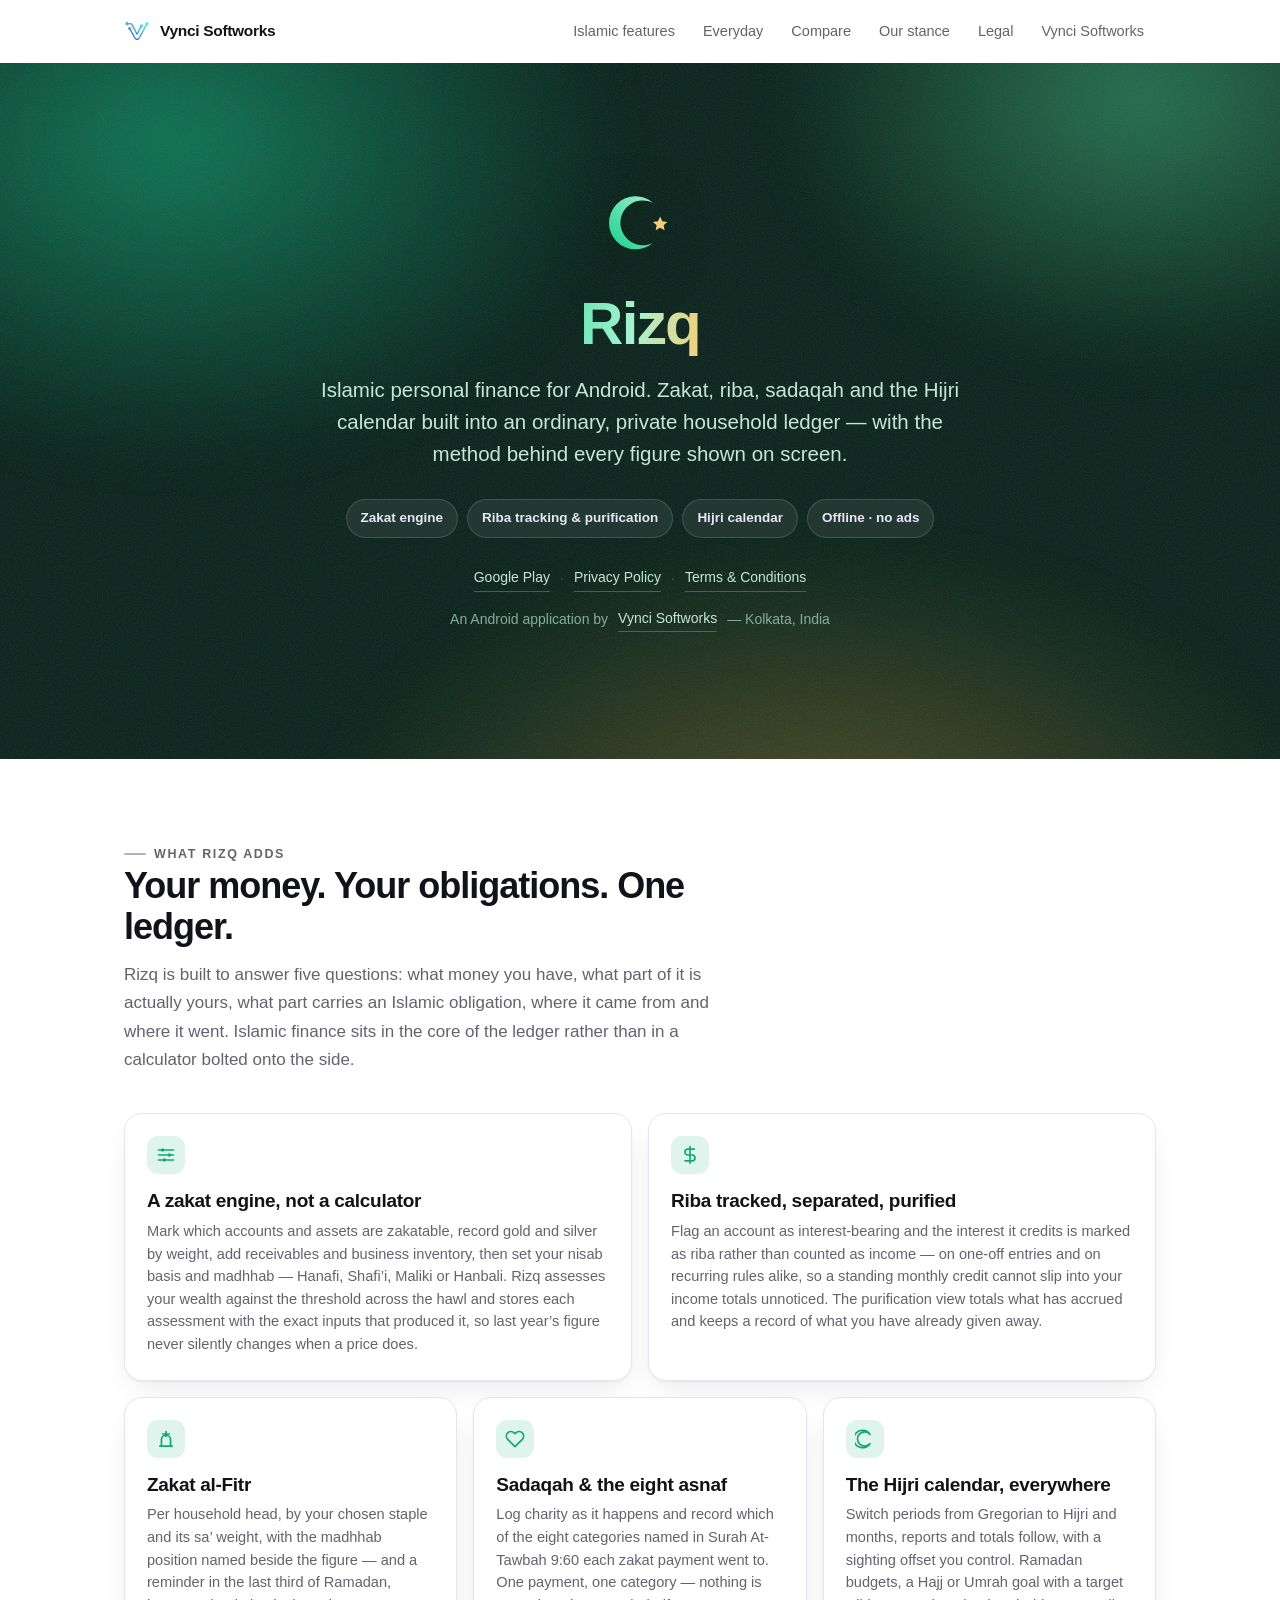
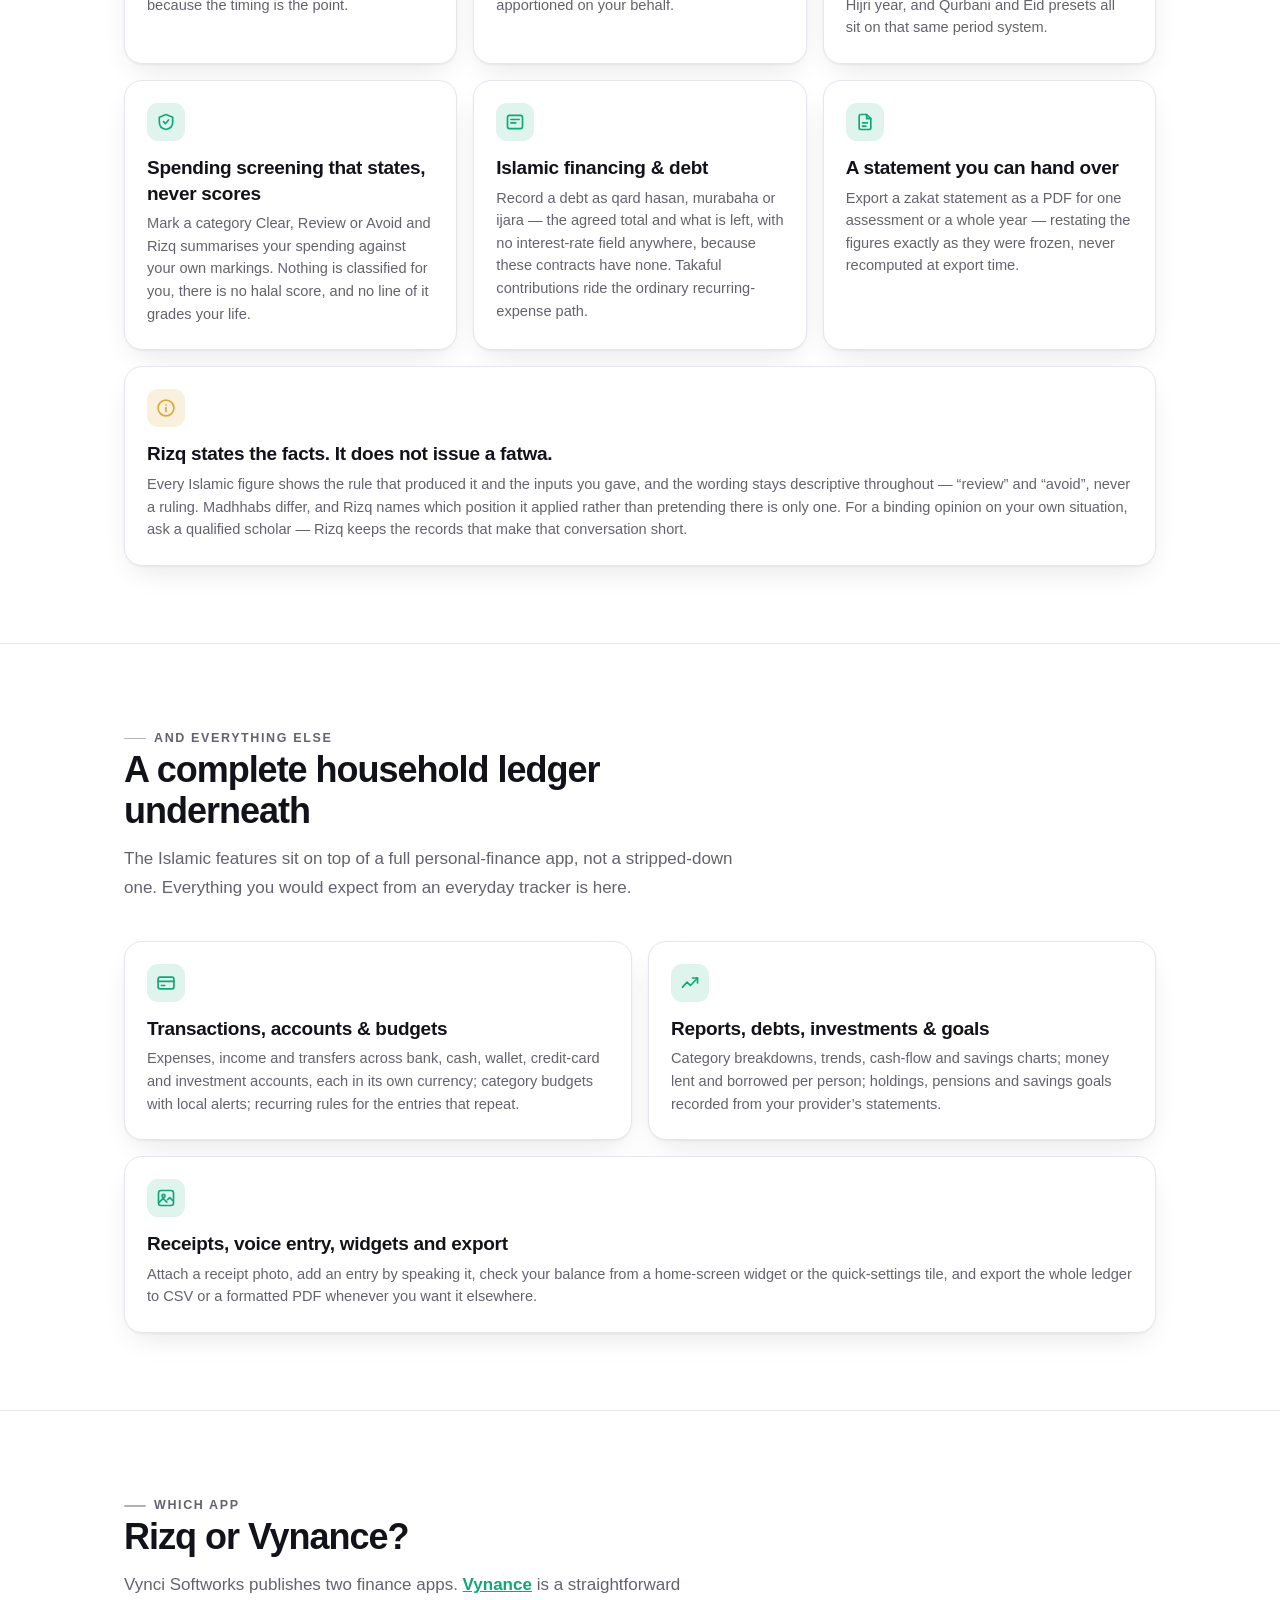
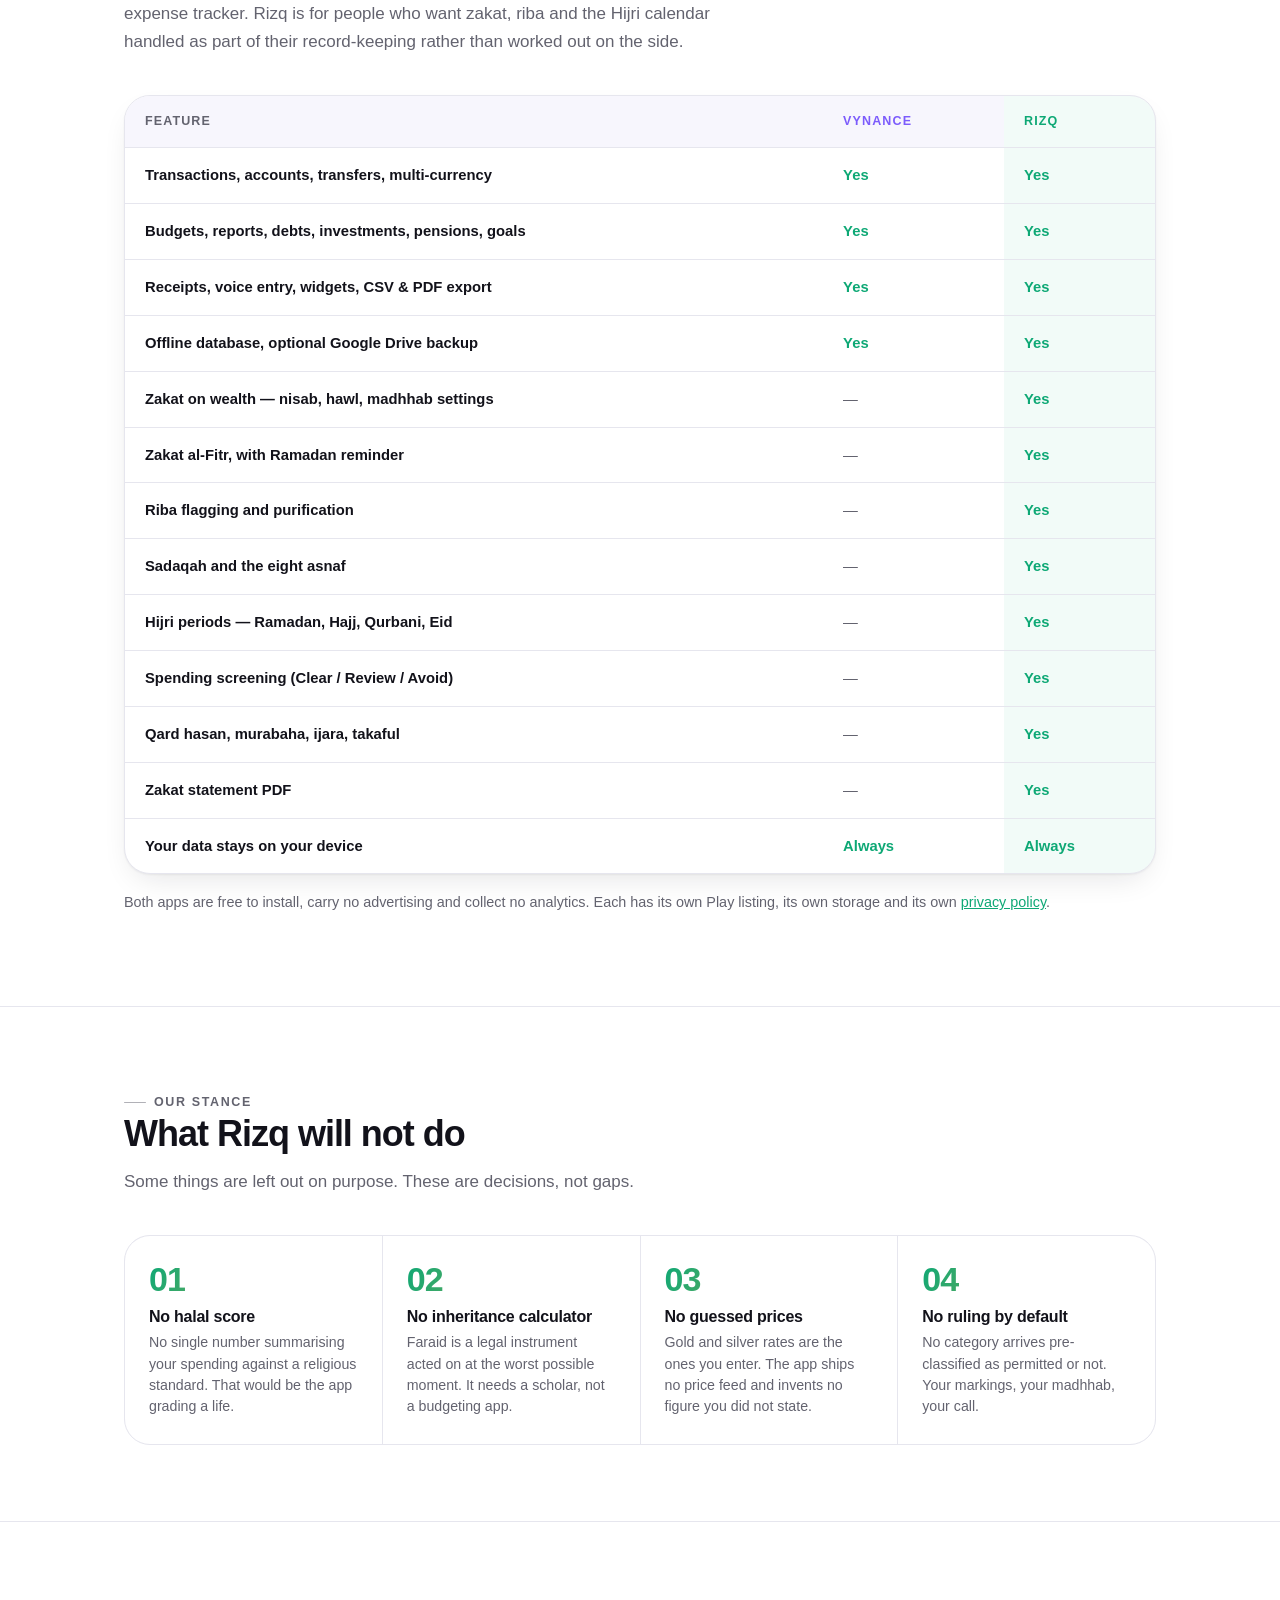
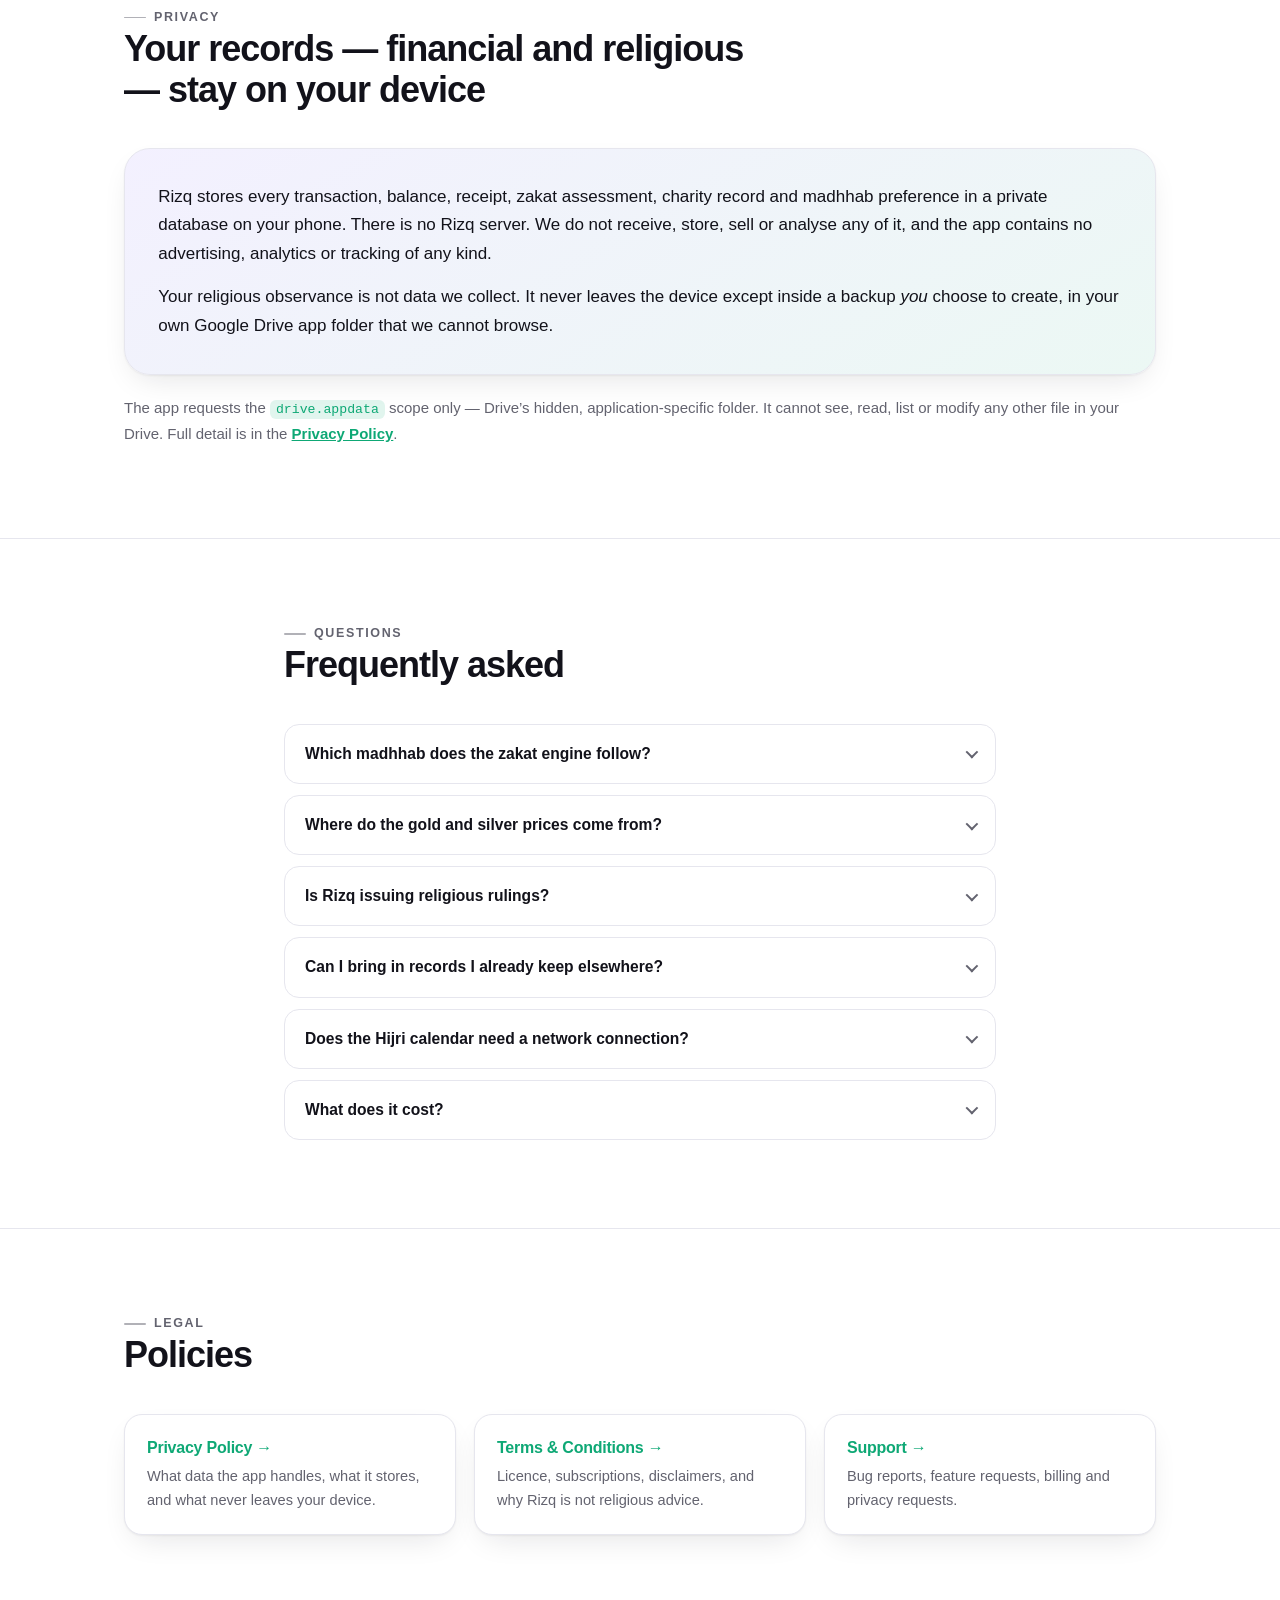
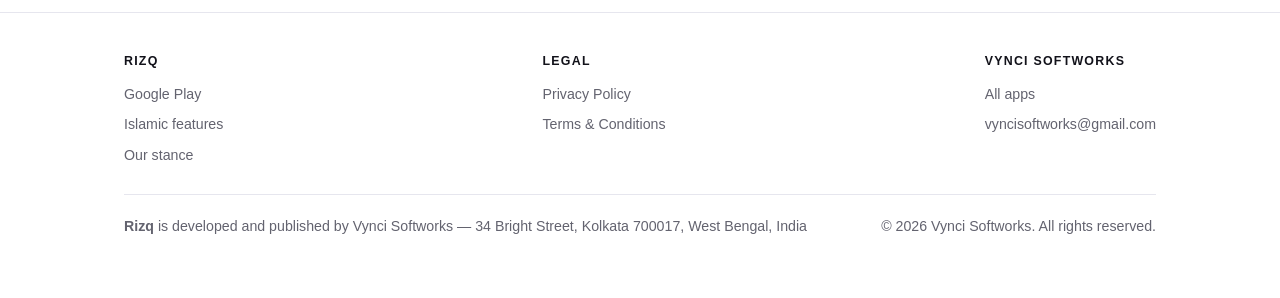
==== commit 6f806b1d: "Change" ====
--- a/rizq/index.html
+++ b/rizq/index.html
@@ -41,6 +41,10 @@
   footer a:hover{color:var(--emerald)}
   .principle .n{background:linear-gradient(120deg,var(--emerald),var(--gold));-webkit-background-clip:text;background-clip:text;color:transparent}
   nav.top .links a:hover{color:var(--emerald)}
+  thead th.c-r{color:var(--emerald)}
+  thead th.c-v{color:var(--violet)}
+  table td:last-child,table th:last-child{background:color-mix(in srgb, var(--emerald) 5%, transparent)}
+  tbody tr:hover td:last-child{background:color-mix(in srgb, var(--emerald) 9%, transparent)}
 </style>
 </head>
 <body>
@@ -55,6 +59,7 @@
     <div class="links">
       <a href="#islamic">Islamic features</a>
       <a href="#everything" class="hide-sm">Everyday</a>
+      <a href="#compare" class="hide-sm">Compare</a>
       <a href="#stance" class="hide-sm">Our stance</a>
       <a href="#legal">Legal</a>
       <a href="/">Vynci Softworks</a>
@@ -211,6 +216,46 @@
   </div>
 </section>
 
+<section id="compare">
+  <div class="wrap">
+    <div class="section-head reveal">
+      <p class="eyebrow">Which app</p>
+      <h2>Rizq or Vynance?</h2>
+      <p>Vynci Softworks publishes two finance apps.
+         <a href="/vynance/" style="color:var(--emerald);font-weight:560">Vynance</a> is a
+         straightforward expense tracker. Rizq is for people who want zakat, riba and the Hijri
+         calendar handled as part of their record-keeping rather than worked out on the side.</p>
+    </div>
+    <div class="tablewrap reveal">
+      <table>
+        <thead>
+          <tr><th scope="col">Feature</th><th scope="col" class="c-v">Vynance</th><th scope="col" class="c-r">Rizq</th></tr>
+        </thead>
+        <tbody>
+          <tr><td class="feat">Transactions, accounts, transfers, multi-currency</td><td class="yes">Yes</td><td class="yes">Yes</td></tr>
+          <tr><td class="feat">Budgets, reports, debts, investments, pensions, goals</td><td class="yes">Yes</td><td class="yes">Yes</td></tr>
+          <tr><td class="feat">Receipts, voice entry, widgets, CSV &amp; PDF export</td><td class="yes">Yes</td><td class="yes">Yes</td></tr>
+          <tr><td class="feat">Offline database, optional Google Drive backup</td><td class="yes">Yes</td><td class="yes">Yes</td></tr>
+          <tr><td class="feat">Zakat on wealth &mdash; nisab, hawl, madhhab settings</td><td class="no">&mdash;</td><td class="yes">Yes</td></tr>
+          <tr><td class="feat">Zakat al-Fitr, with Ramadan reminder</td><td class="no">&mdash;</td><td class="yes">Yes</td></tr>
+          <tr><td class="feat">Riba flagging and purification</td><td class="no">&mdash;</td><td class="yes">Yes</td></tr>
+          <tr><td class="feat">Sadaqah and the eight asnaf</td><td class="no">&mdash;</td><td class="yes">Yes</td></tr>
+          <tr><td class="feat">Hijri periods &mdash; Ramadan, Hajj, Qurbani, Eid</td><td class="no">&mdash;</td><td class="yes">Yes</td></tr>
+          <tr><td class="feat">Spending screening (Clear / Review / Avoid)</td><td class="no">&mdash;</td><td class="yes">Yes</td></tr>
+          <tr><td class="feat">Qard hasan, murabaha, ijara, takaful</td><td class="no">&mdash;</td><td class="yes">Yes</td></tr>
+          <tr><td class="feat">Zakat statement PDF</td><td class="no">&mdash;</td><td class="yes">Yes</td></tr>
+          <tr><td class="feat">Your data stays on your device</td><td class="yes">Always</td><td class="yes">Always</td></tr>
+        </tbody>
+      </table>
+    </div>
+    <p class="reveal" style="margin-top:16px;font-size:14.4px;color:var(--muted)">
+      Both apps are free to install, carry no advertising and collect no analytics. Each has its own
+      Play listing, its own storage and its own
+      <a href="/rizq/privacy-policy.html" style="color:var(--emerald)">privacy policy</a>.
+    </p>
+  </div>
+</section>
+
 <section id="stance">
   <div class="wrap">
     <div class="section-head reveal">
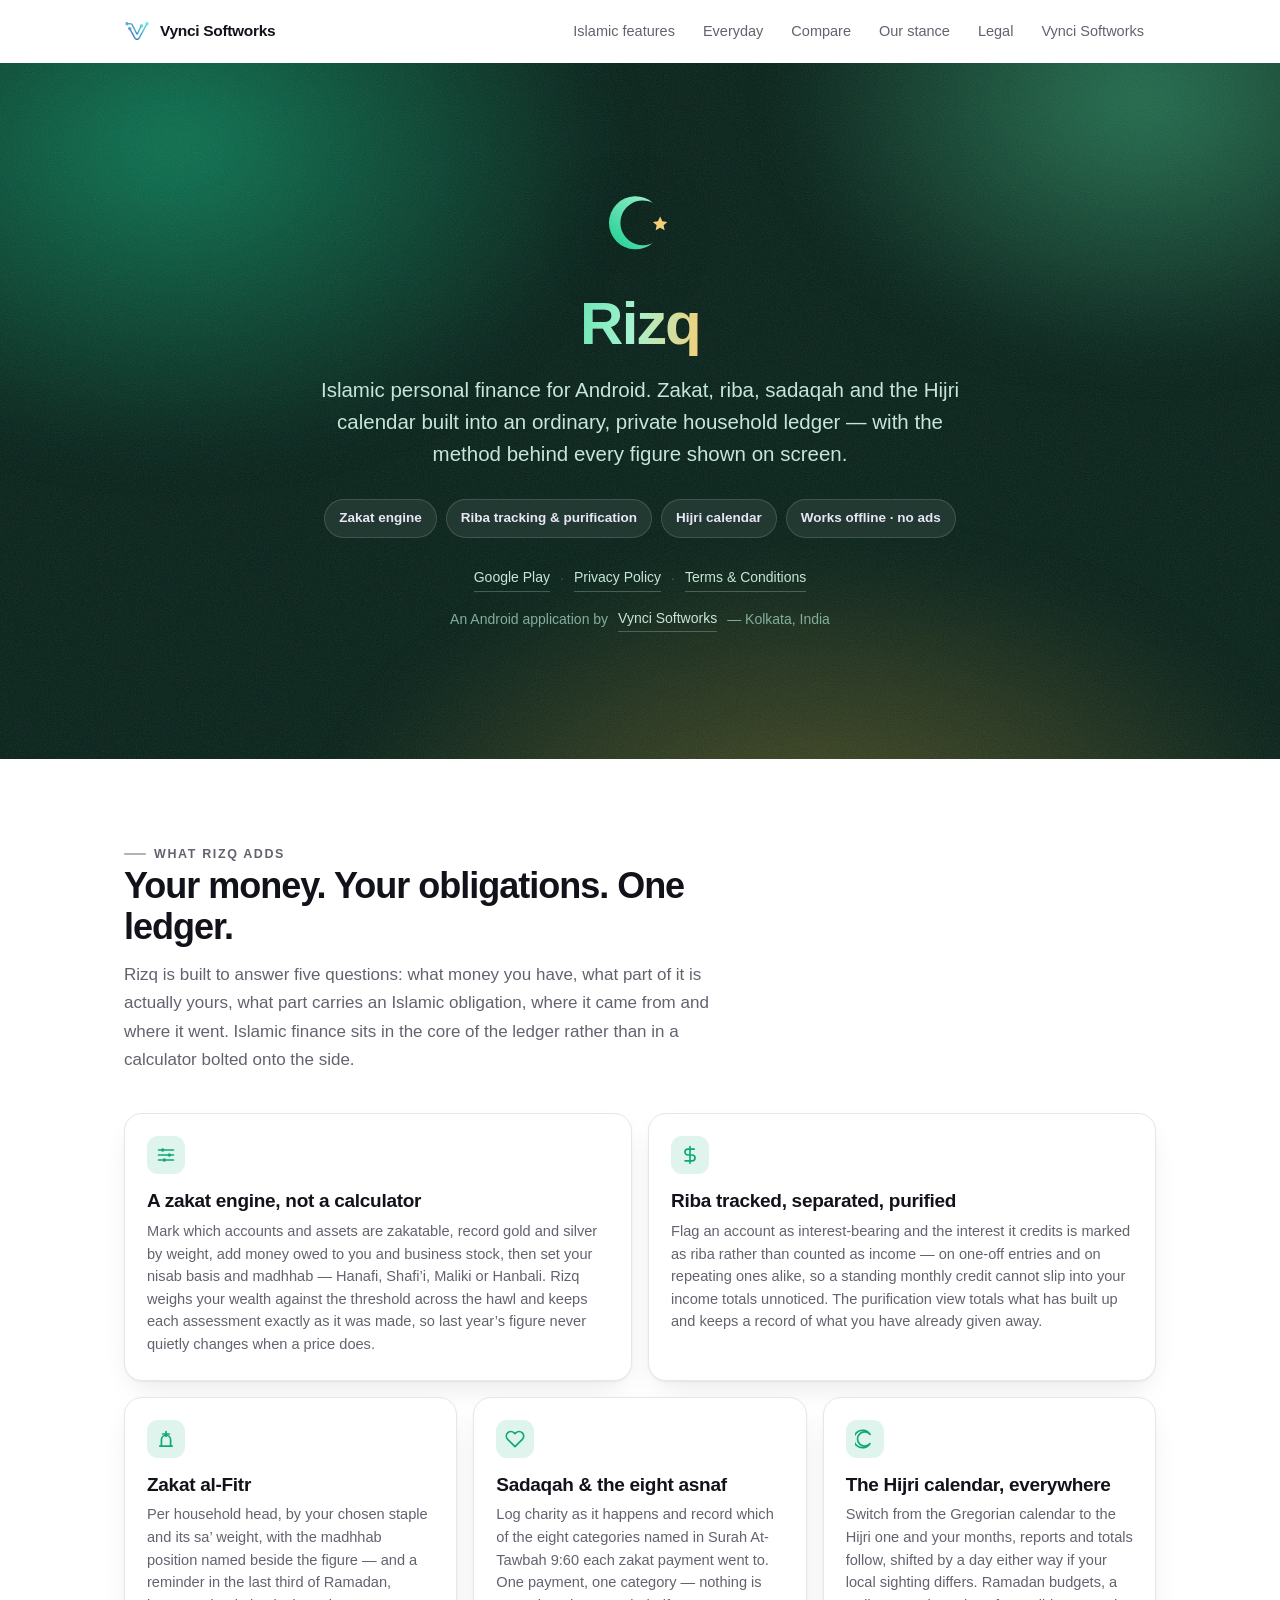
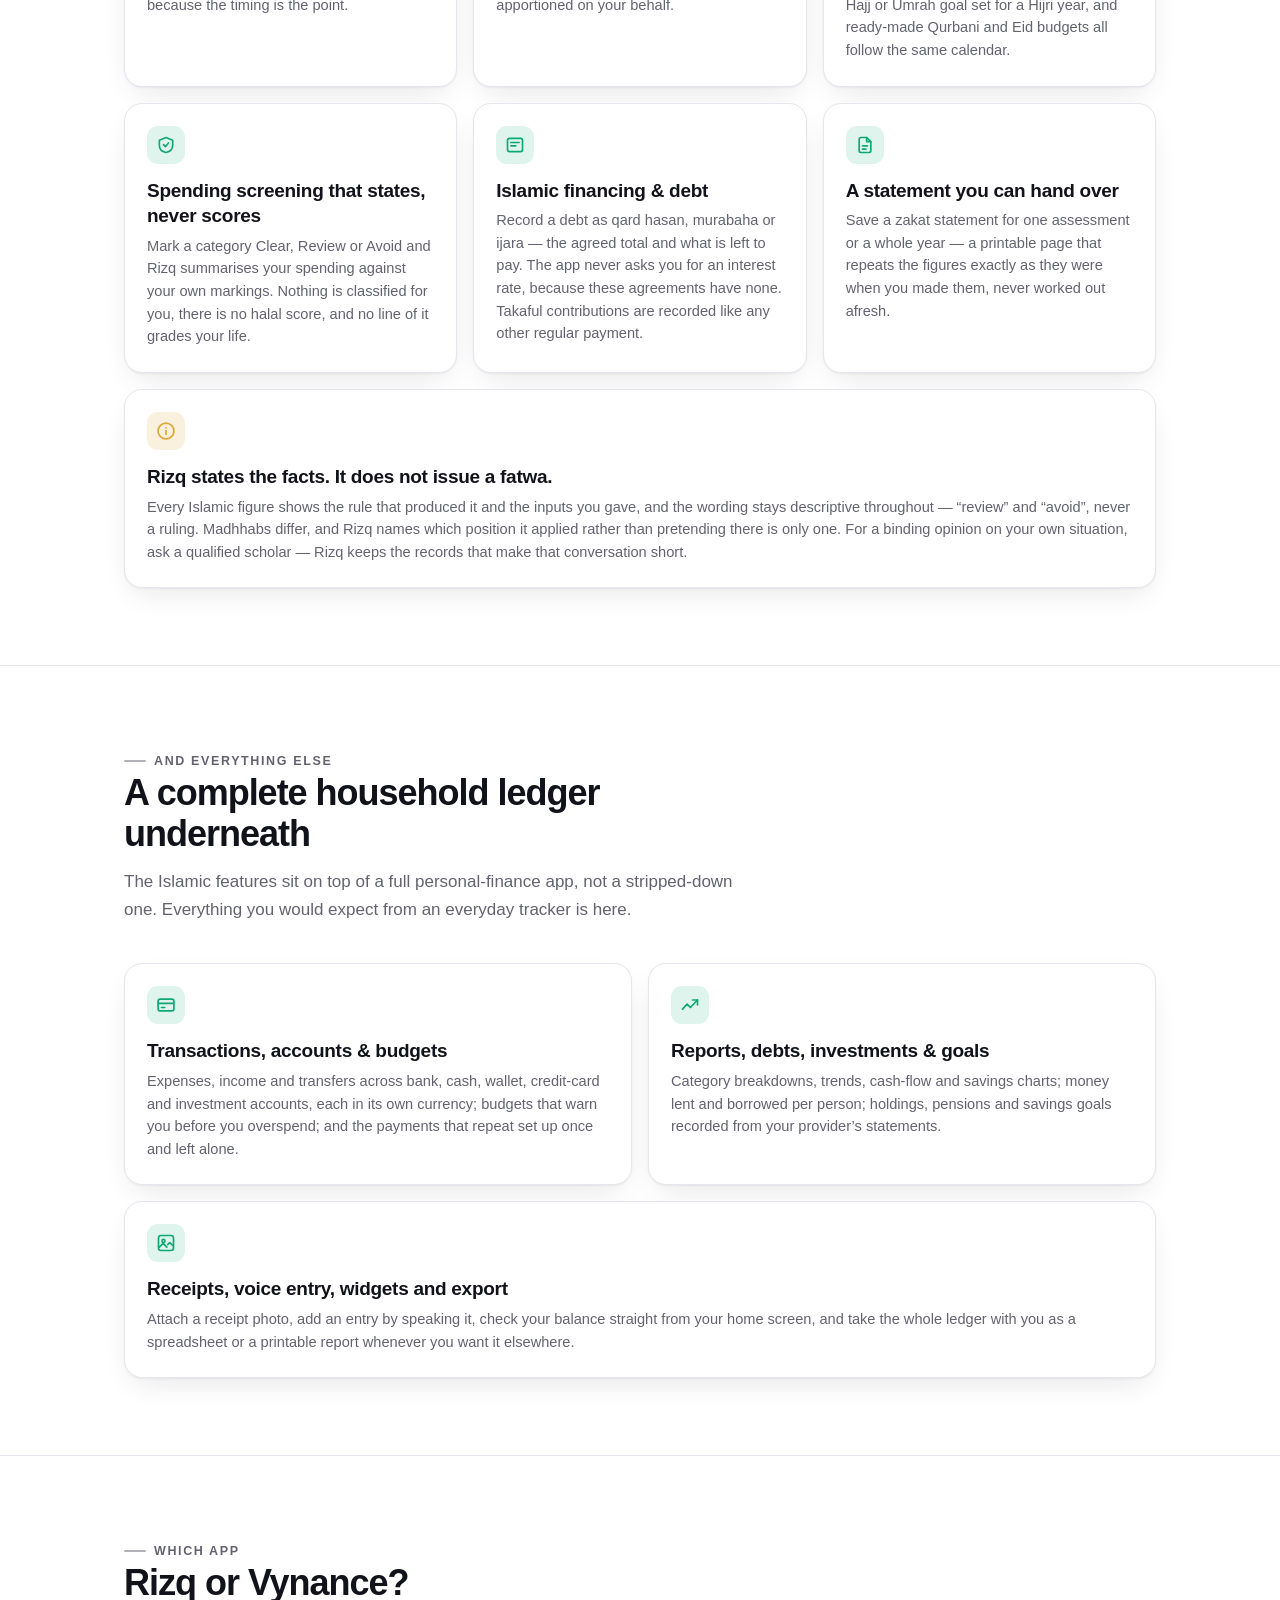
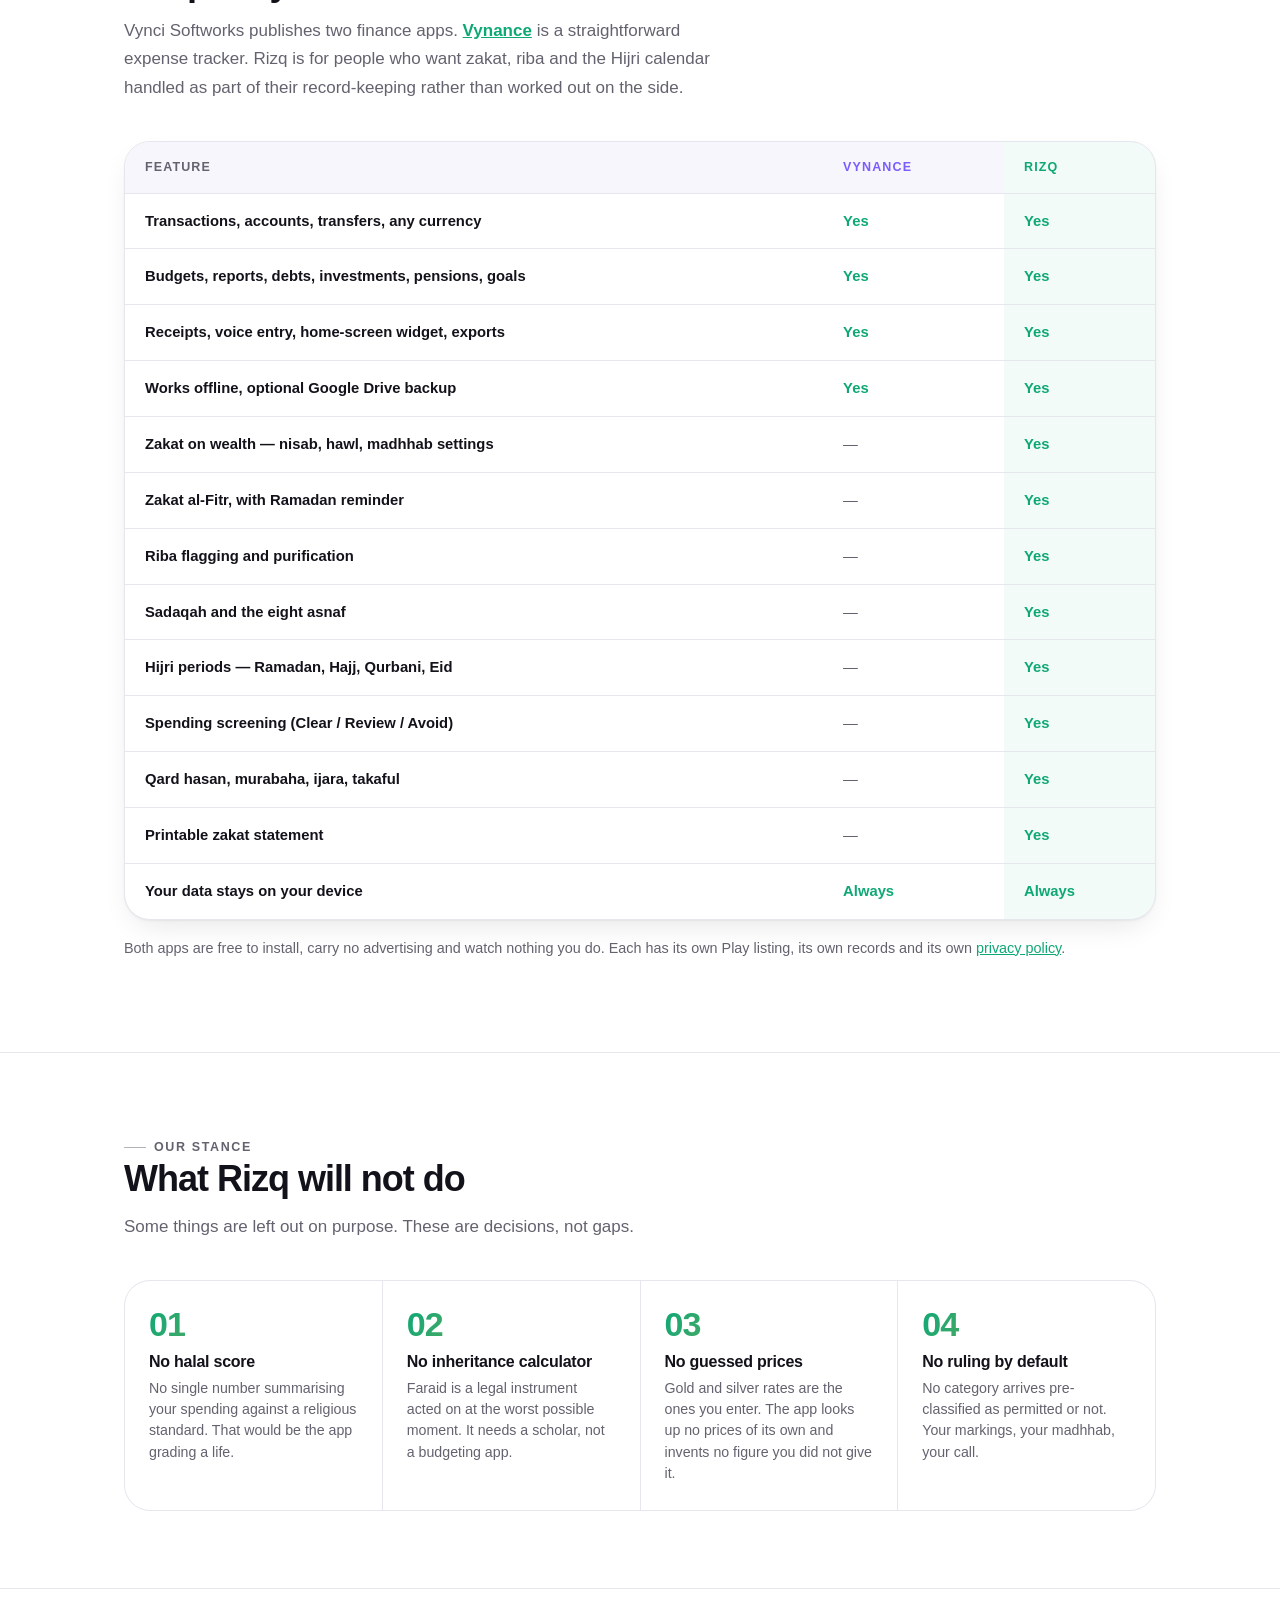
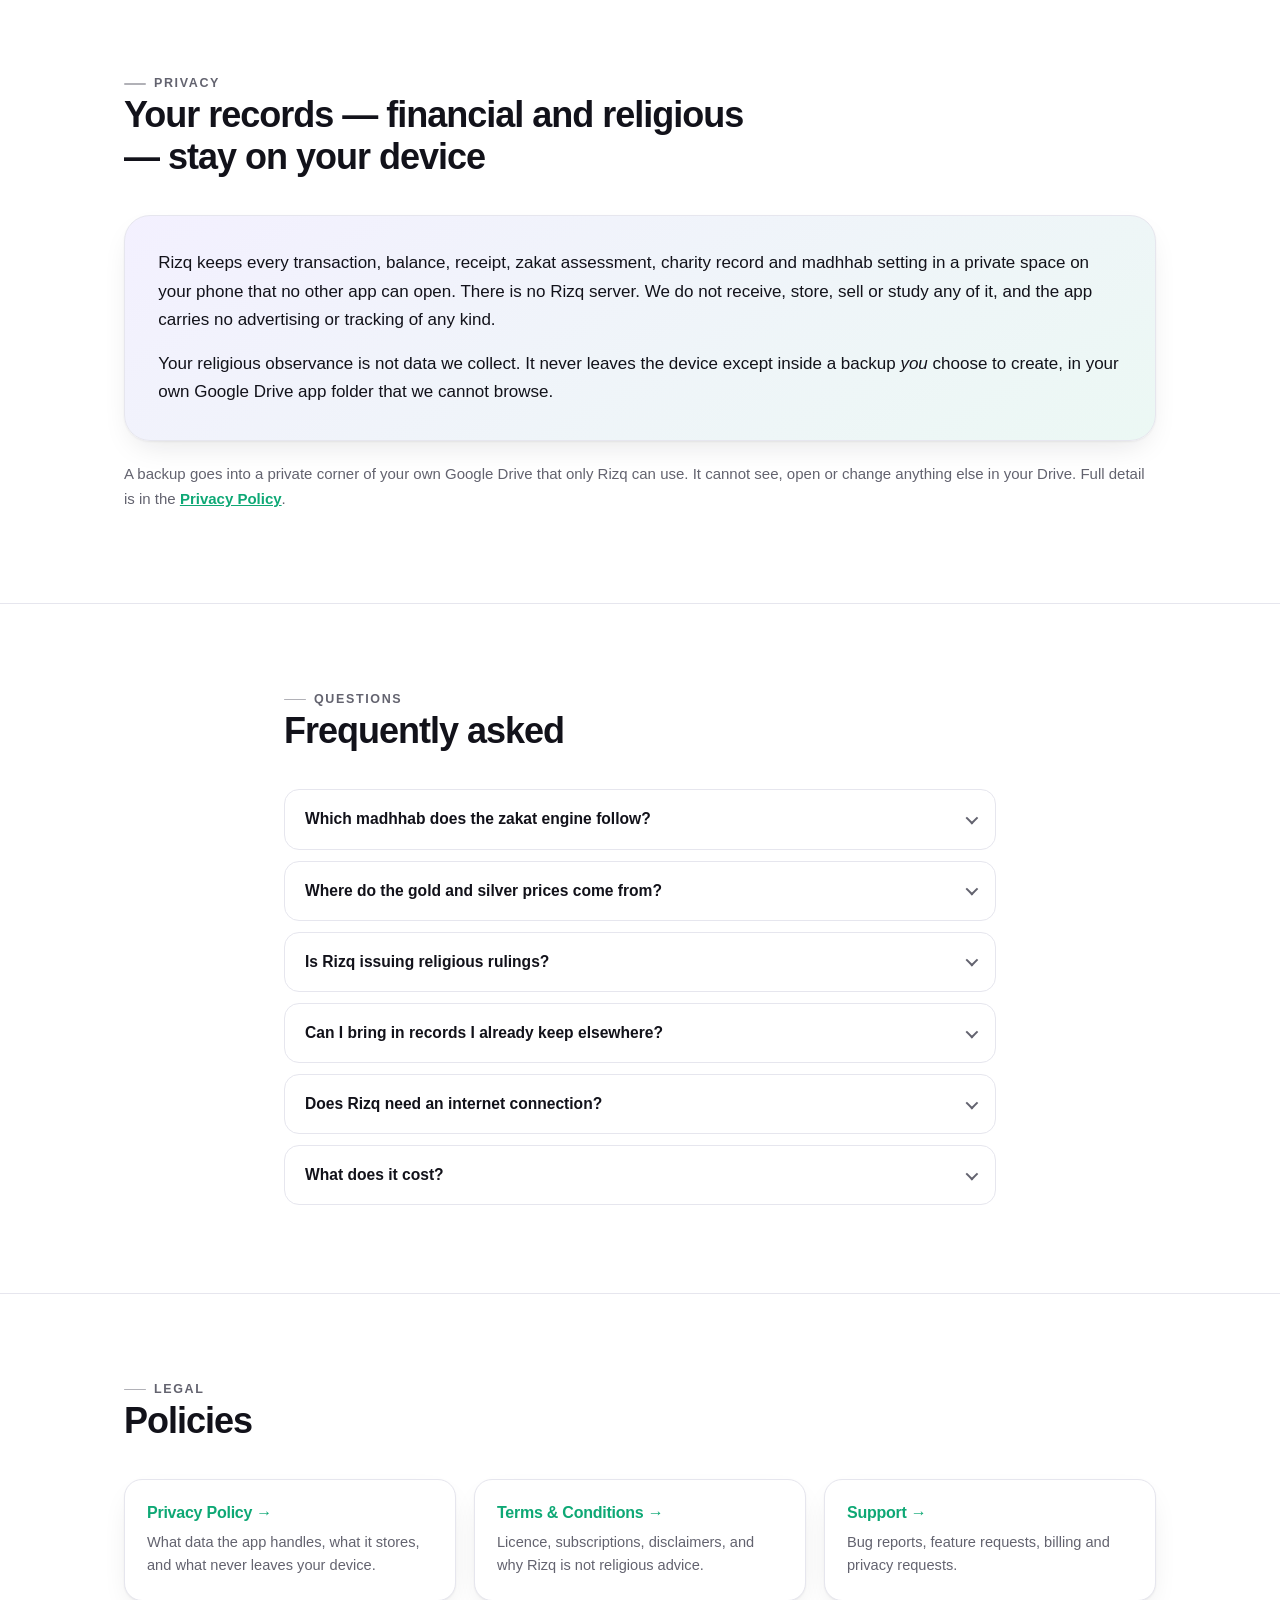
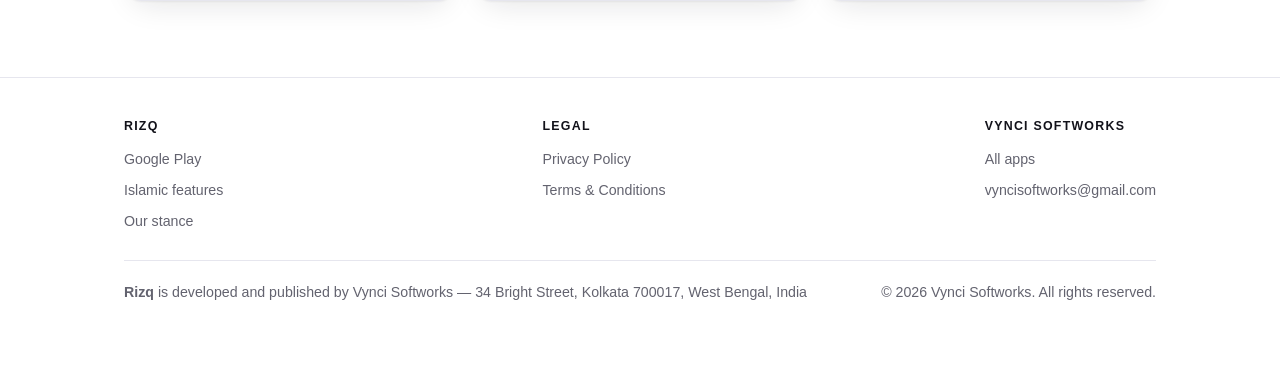
==== commit bd4d1e9e: "Changes" ====
--- a/rizq/index.html
+++ b/rizq/index.html
@@ -4,7 +4,7 @@
 <meta charset="utf-8">
 <meta name="viewport" content="width=device-width, initial-scale=1">
 <title>Rizq &mdash; Islamic Personal Finance &amp; Zakat App for Android</title>
-<meta name="description" content="Rizq is an Islamic personal finance app for Android by Vynci Softworks. A madhhab-configurable zakat engine, Zakat al-Fitr, riba tracking and purification, sadaqah and asnaf records, halal spending screening and the Hijri calendar — in a database that stays on your device.">
+<meta name="description" content="Rizq is an Islamic personal finance app for Android by Vynci Softworks. A zakat engine you set to your own madhhab, Zakat al-Fitr, riba tracking and purification, sadaqah and asnaf records, spending screening and the Hijri calendar — kept on your phone and nowhere else.">
 <meta name="keywords" content="islamic finance app, zakat calculator android, zakat app, riba tracking, halal budgeting app, hijri calendar budget, sadaqah tracker, Rizq app">
 <meta property="og:title" content="Rizq — Islamic Personal Finance &amp; Zakat App for Android">
 <meta property="og:description" content="Zakat, riba, sadaqah and the Hijri calendar built into an offline personal-finance ledger. Rizq states the method behind every figure — it does not issue rulings.">
@@ -86,7 +86,7 @@
       <span class="pill">Zakat engine</span>
       <span class="pill">Riba tracking &amp; purification</span>
       <span class="pill">Hijri calendar</span>
-      <span class="pill">Offline &middot; no ads</span>
+      <span class="pill">Works offline &middot; no ads</span>
     </div>
     <p class="meta" style="margin-top:28px">
       <a href="https://play.google.com/store/apps/details?id=com.vynci.rizq">Google Play</a><span class="dot">&middot;</span>
@@ -115,18 +115,18 @@
         <div class="ico"><svg viewBox="0 0 24 24" fill="none" stroke="currentColor" stroke-width="2" stroke-linecap="round" stroke-linejoin="round"><path d="M3 6h18M3 12h18M3 18h18"/><circle cx="8" cy="6" r="2" fill="currentColor" stroke="none"/><circle cx="16" cy="12" r="2" fill="currentColor" stroke="none"/><circle cx="10" cy="18" r="2" fill="currentColor" stroke="none"/></svg></div>
         <h3>A zakat engine, not a calculator</h3>
         <p>Mark which accounts and assets are zakatable, record gold and silver by weight, add
-           receivables and business inventory, then set your nisab basis and madhhab &mdash; Hanafi,
-           Shafi&#8217;i, Maliki or Hanbali. Rizq assesses your wealth against the threshold across
-           the hawl and stores each assessment with the exact inputs that produced it, so last
-           year&#8217;s figure never silently changes when a price does.</p>
+           money owed to you and business stock, then set your nisab basis and madhhab &mdash;
+           Hanafi, Shafi&#8217;i, Maliki or Hanbali. Rizq weighs your wealth against the threshold
+           across the hawl and keeps each assessment exactly as it was made, so last year&#8217;s
+           figure never quietly changes when a price does.</p>
       </div>
       <div class="tile wide">
         <div class="ico"><svg viewBox="0 0 24 24" fill="none" stroke="currentColor" stroke-width="2" stroke-linecap="round" stroke-linejoin="round"><path d="M12 2v20"/><path d="M17 5H9.5a3.5 3.5 0 0 0 0 7h5a3.5 3.5 0 0 1 0 7H6"/></svg></div>
         <h3>Riba tracked, separated, purified</h3>
         <p>Flag an account as interest-bearing and the interest it credits is marked as riba rather
-           than counted as income &mdash; on one-off entries and on recurring rules alike, so a
+           than counted as income &mdash; on one-off entries and on repeating ones alike, so a
            standing monthly credit cannot slip into your income totals unnoticed. The purification
-           view totals what has accrued and keeps a record of what you have already given away.</p>
+           view totals what has built up and keeps a record of what you have already given away.</p>
       </div>
       <div class="tile">
         <div class="ico"><svg viewBox="0 0 24 24" fill="none" stroke="currentColor" stroke-width="2" stroke-linecap="round" stroke-linejoin="round"><path d="M12 3v6"/><path d="M8 6h8"/><path d="M4.5 20.5h15"/><path d="M6.5 20.5V13a5.5 5.5 0 0 1 11 0v7.5"/></svg></div>
@@ -145,9 +145,10 @@
       <div class="tile">
         <div class="ico"><svg viewBox="0 0 24 24" fill="none" stroke="currentColor" stroke-width="2" stroke-linecap="round" stroke-linejoin="round"><path d="M18 6.5A8.5 8.5 0 1 0 18 17.5 10.5 10.5 0 1 1 18 6.5Z"/></svg></div>
         <h3>The Hijri calendar, everywhere</h3>
-        <p>Switch periods from Gregorian to Hijri and months, reports and totals follow, with a
-           sighting offset you control. Ramadan budgets, a Hajj or Umrah goal with a target Hijri
-           year, and Qurbani and Eid presets all sit on that same period system.</p>
+        <p>Switch from the Gregorian calendar to the Hijri one and your months, reports and totals
+           follow, shifted by a day either way if your local sighting differs. Ramadan budgets, a
+           Hajj or Umrah goal set for a Hijri year, and ready-made Qurbani and Eid budgets all
+           follow the same calendar.</p>
       </div>
       <div class="tile">
         <div class="ico"><svg viewBox="0 0 24 24" fill="none" stroke="currentColor" stroke-width="2" stroke-linecap="round" stroke-linejoin="round"><path d="M9 11.5 11.2 14 15 9.5"/><path d="M12 3 4 6.2V12c0 5 3.4 8.2 8 9 4.6-.8 8-4 8-9V6.2L12 3Z"/></svg></div>
@@ -159,15 +160,15 @@
       <div class="tile">
         <div class="ico"><svg viewBox="0 0 24 24" fill="none" stroke="currentColor" stroke-width="2" stroke-linecap="round" stroke-linejoin="round"><rect x="3" y="4" width="18" height="16" rx="2.5"/><path d="M7 9h10M7 13h6"/></svg></div>
         <h3>Islamic financing &amp; debt</h3>
-        <p>Record a debt as qard hasan, murabaha or ijara &mdash; the agreed total and what is left,
-           with no interest-rate field anywhere, because these contracts have none. Takaful
-           contributions ride the ordinary recurring-expense path.</p>
+        <p>Record a debt as qard hasan, murabaha or ijara &mdash; the agreed total and what is left
+           to pay. The app never asks you for an interest rate, because these agreements have none.
+           Takaful contributions are recorded like any other regular payment.</p>
       </div>
       <div class="tile">
         <div class="ico"><svg viewBox="0 0 24 24" fill="none" stroke="currentColor" stroke-width="2" stroke-linecap="round" stroke-linejoin="round"><path d="M14 3v5h5"/><path d="M14 3H7a2 2 0 0 0-2 2v14a2 2 0 0 0 2 2h10a2 2 0 0 0 2-2V8l-5-5Z"/><path d="M9 13h6M9 17h4"/></svg></div>
         <h3>A statement you can hand over</h3>
-        <p>Export a zakat statement as a PDF for one assessment or a whole year &mdash; restating the
-           figures exactly as they were frozen, never recomputed at export time.</p>
+        <p>Save a zakat statement for one assessment or a whole year &mdash; a printable page that
+           repeats the figures exactly as they were when you made them, never worked out afresh.</p>
       </div>
       <div class="tile gold full">
         <div class="ico"><svg viewBox="0 0 24 24" fill="none" stroke="currentColor" stroke-width="2" stroke-linecap="round" stroke-linejoin="round"><circle cx="12" cy="12" r="9.5"/><path d="M12 8.2v.2M12 11.5v4.6"/></svg></div>
@@ -195,8 +196,8 @@
         <div class="ico"><svg viewBox="0 0 24 24" fill="none" stroke="currentColor" stroke-width="2" stroke-linecap="round" stroke-linejoin="round"><rect x="2.5" y="5" width="19" height="14" rx="2.5"/><path d="M2.5 10h19"/><path d="M6.5 15h4"/></svg></div>
         <h3>Transactions, accounts &amp; budgets</h3>
         <p>Expenses, income and transfers across bank, cash, wallet, credit-card and investment
-           accounts, each in its own currency; category budgets with local alerts; recurring rules
-           for the entries that repeat.</p>
+           accounts, each in its own currency; budgets that warn you before you overspend; and the
+           payments that repeat set up once and left alone.</p>
       </div>
       <div class="tile wide">
         <div class="ico"><svg viewBox="0 0 24 24" fill="none" stroke="currentColor" stroke-width="2" stroke-linecap="round" stroke-linejoin="round"><path d="M3 17l5.5-6 4 4L21 6"/><path d="M15 6h6v6"/></svg></div>
@@ -208,8 +209,8 @@
       <div class="tile full">
         <div class="ico"><svg viewBox="0 0 24 24" fill="none" stroke="currentColor" stroke-width="2" stroke-linecap="round" stroke-linejoin="round"><rect x="3" y="3" width="18" height="18" rx="3"/><circle cx="9" cy="9.5" r="1.8"/><path d="M4 17l4.5-4.5L13 17"/><path d="M14 14l2.5-2.5L20 15"/></svg></div>
         <h3>Receipts, voice entry, widgets and export</h3>
-        <p>Attach a receipt photo, add an entry by speaking it, check your balance from a home-screen
-           widget or the quick-settings tile, and export the whole ledger to CSV or a formatted PDF
+        <p>Attach a receipt photo, add an entry by speaking it, check your balance straight from your
+           home screen, and take the whole ledger with you as a spreadsheet or a printable report
            whenever you want it elsewhere.</p>
       </div>
     </div>
@@ -232,10 +233,10 @@
           <tr><th scope="col">Feature</th><th scope="col" class="c-v">Vynance</th><th scope="col" class="c-r">Rizq</th></tr>
         </thead>
         <tbody>
-          <tr><td class="feat">Transactions, accounts, transfers, multi-currency</td><td class="yes">Yes</td><td class="yes">Yes</td></tr>
+          <tr><td class="feat">Transactions, accounts, transfers, any currency</td><td class="yes">Yes</td><td class="yes">Yes</td></tr>
           <tr><td class="feat">Budgets, reports, debts, investments, pensions, goals</td><td class="yes">Yes</td><td class="yes">Yes</td></tr>
-          <tr><td class="feat">Receipts, voice entry, widgets, CSV &amp; PDF export</td><td class="yes">Yes</td><td class="yes">Yes</td></tr>
-          <tr><td class="feat">Offline database, optional Google Drive backup</td><td class="yes">Yes</td><td class="yes">Yes</td></tr>
+          <tr><td class="feat">Receipts, voice entry, home-screen widget, exports</td><td class="yes">Yes</td><td class="yes">Yes</td></tr>
+          <tr><td class="feat">Works offline, optional Google Drive backup</td><td class="yes">Yes</td><td class="yes">Yes</td></tr>
           <tr><td class="feat">Zakat on wealth &mdash; nisab, hawl, madhhab settings</td><td class="no">&mdash;</td><td class="yes">Yes</td></tr>
           <tr><td class="feat">Zakat al-Fitr, with Ramadan reminder</td><td class="no">&mdash;</td><td class="yes">Yes</td></tr>
           <tr><td class="feat">Riba flagging and purification</td><td class="no">&mdash;</td><td class="yes">Yes</td></tr>
@@ -243,14 +244,14 @@
           <tr><td class="feat">Hijri periods &mdash; Ramadan, Hajj, Qurbani, Eid</td><td class="no">&mdash;</td><td class="yes">Yes</td></tr>
           <tr><td class="feat">Spending screening (Clear / Review / Avoid)</td><td class="no">&mdash;</td><td class="yes">Yes</td></tr>
           <tr><td class="feat">Qard hasan, murabaha, ijara, takaful</td><td class="no">&mdash;</td><td class="yes">Yes</td></tr>
-          <tr><td class="feat">Zakat statement PDF</td><td class="no">&mdash;</td><td class="yes">Yes</td></tr>
+          <tr><td class="feat">Printable zakat statement</td><td class="no">&mdash;</td><td class="yes">Yes</td></tr>
           <tr><td class="feat">Your data stays on your device</td><td class="yes">Always</td><td class="yes">Always</td></tr>
         </tbody>
       </table>
     </div>
     <p class="reveal" style="margin-top:16px;font-size:14.4px;color:var(--muted)">
-      Both apps are free to install, carry no advertising and collect no analytics. Each has its own
-      Play listing, its own storage and its own
+      Both apps are free to install, carry no advertising and watch nothing you do. Each has its own
+      Play listing, its own records and its own
       <a href="/rizq/privacy-policy.html" style="color:var(--emerald)">privacy policy</a>.
     </p>
   </div>
@@ -274,7 +275,7 @@
       </div>
       <div class="principle">
         <div class="n">03</div><h3>No guessed prices</h3>
-        <p>Gold and silver rates are the ones you enter. The app ships no price feed and invents no figure you did not state.</p>
+        <p>Gold and silver rates are the ones you enter. The app looks up no prices of its own and invents no figure you did not give it.</p>
       </div>
       <div class="principle">
         <div class="n">04</div><h3>No ruling by default</h3>
@@ -291,18 +292,18 @@
       <h2>Your records &mdash; financial and religious &mdash; stay on your device</h2>
     </div>
     <div class="callout reveal">
-      <p>Rizq stores every transaction, balance, receipt, zakat assessment, charity record and
-         madhhab preference in a private database on your phone. There is no Rizq server. We do not
-         receive, store, sell or analyse any of it, and the app contains no advertising, analytics
-         or tracking of any kind.</p>
+      <p>Rizq keeps every transaction, balance, receipt, zakat assessment, charity record and
+         madhhab setting in a private space on your phone that no other app can open. There is no
+         Rizq server. We do not receive, store, sell or study any of it, and the app carries no
+         advertising or tracking of any kind.</p>
       <p>Your religious observance is not data we collect. It never leaves the device except inside
          a backup <em>you</em> choose to create, in your own Google Drive app folder that we cannot
          browse.</p>
     </div>
     <p class="reveal" style="margin-top:20px;color:var(--muted);font-size:15px">
-      The app requests the <code>drive.appdata</code> scope only &mdash; Drive&#8217;s hidden,
-      application-specific folder. It cannot see, read, list or modify any other file in your Drive.
-      Full detail is in the <a href="/rizq/privacy-policy.html" style="color:var(--emerald);font-weight:560">Privacy Policy</a>.
+      A backup goes into a private corner of your own Google Drive that only Rizq can use. It
+      cannot see, open or change anything else in your Drive. Full detail is in the
+      <a href="/rizq/privacy-policy.html" style="color:var(--emerald);font-weight:560">Privacy Policy</a>.
     </p>
   </div>
 </section>
@@ -316,11 +317,11 @@
     <div class="reveal">
       <details>
         <summary>Which madhhab does the zakat engine follow?</summary>
-        <div class="body"><p>Whichever you choose. Hanafi, Shafi&#8217;i, Maliki and Hanbali positions are configurable, and the methodology view names the rule that produced the figure you are looking at. Shia khums is not currently supported.</p></div>
+        <div class="body"><p>Whichever you choose. You can set it to the Hanafi, Shafi&#8217;i, Maliki or Hanbali position, and the app names the rule behind whichever figure you are looking at. Shia khums is not covered.</p></div>
       </details>
       <details>
         <summary>Where do the gold and silver prices come from?</summary>
-        <div class="body"><p>From you. Rizq ships no price feed, because no source it could reach without an API key would be reliable enough to base an obligation on. You enter the rate you are using, and the assessment records it alongside the figure so you can see later what it was based on.</p></div>
+        <div class="body"><p>From you. Rizq looks up no prices of its own, because an obligation this important should not rest on a rate the app guessed. You enter the rate you are using, and the assessment keeps it beside the figure so you can see later what it was based on.</p></div>
       </details>
       <details>
         <summary>Is Rizq issuing religious rulings?</summary>
@@ -328,15 +329,15 @@
       </details>
       <details>
         <summary>Can I bring in records I already keep elsewhere?</summary>
-        <div class="body"><p>Yes. Rizq imports a CSV of your existing transactions, and exports the same way, so nothing you enter is trapped in the app.</p></div>
-      </details>
-      <details>
-        <summary>Does the Hijri calendar need a network connection?</summary>
-        <div class="body"><p>No. Hijri dates are computed on your device from tabular data shipped inside the app, with a sighting offset you can set yourself. Nothing about your dates or observance is requested from a server.</p></div>
+        <div class="body"><p>Yes. Rizq can take in a spreadsheet of your existing transactions, and hand one back the same way, so nothing you enter is trapped in the app.</p></div>
+      </details>
+      <details>
+        <summary>Does Rizq need an internet connection?</summary>
+        <div class="body"><p>Not for anything that matters. Hijri dates are worked out on your phone, and you can shift them a day either way to match your local sighting. Nothing about your dates, your wealth or your observance is ever asked of a server.</p></div>
       </details>
       <details>
         <summary>What does it cost?</summary>
-        <div class="body"><p>Rizq is free to install. Zakat on wealth, Zakat al-Fitr, riba tracking, sadaqah and asnaf records, the screening summary, Islamic financing types and the seasonal budgets and goals are all in the free tier. A premium subscription raises the account and budget limits and unlocks the heavier reporting and export tools, including the zakat statement PDF. No ads at any tier.</p></div>
+        <div class="body"><p>Rizq is free to install. Zakat on wealth, Zakat al-Fitr, riba tracking, sadaqah and asnaf records, the screening summary, the Islamic debt types and the seasonal budgets and goals are all free. A paid subscription raises the limits on accounts and budgets and opens the fuller reports and exports, including the zakat statement. No ads, whether you pay or not.</p></div>
       </details>
     </div>
   </div>
@@ -409,7 +410,7 @@
   "applicationCategory":"FinanceApplication",
   "url":"https://vynci.sbs/rizq/",
   "downloadUrl":"https://play.google.com/store/apps/details?id=com.vynci.rizq",
-  "description":"Islamic personal finance for Android. A madhhab-configurable zakat engine, Zakat al-Fitr, riba tracking and purification, sadaqah and asnaf records, halal spending screening and the Hijri calendar, in a database that stays on your device.",
+  "description":"Islamic personal finance for Android. A zakat engine you set to your own madhhab, Zakat al-Fitr, riba tracking and purification, sadaqah and asnaf records, halal spending screening and the Hijri calendar, in a database that stays on your device.",
   "offers":{"@type":"Offer","price":"0","priceCurrency":"USD"},
   "publisher":{"@type":"Organization","name":"Vynci Softworks","url":"https://vynci.sbs/"}
 }
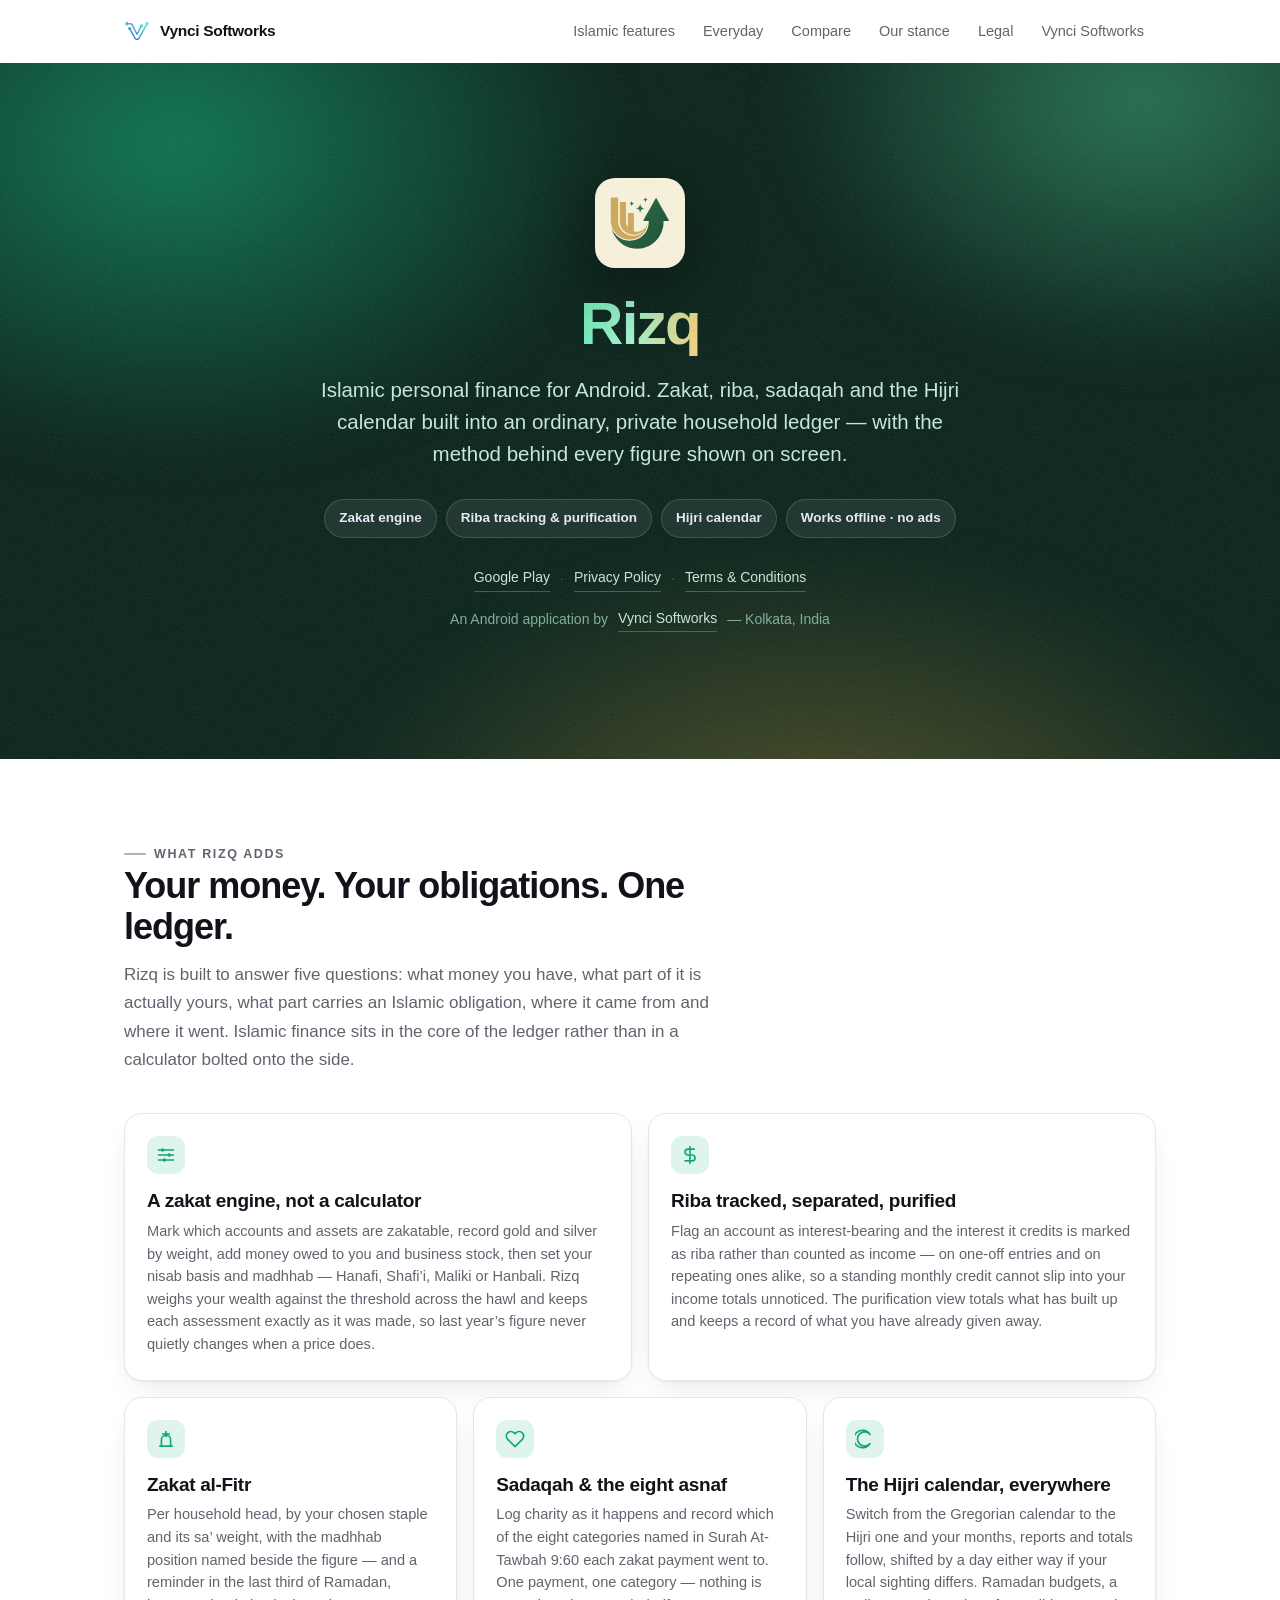
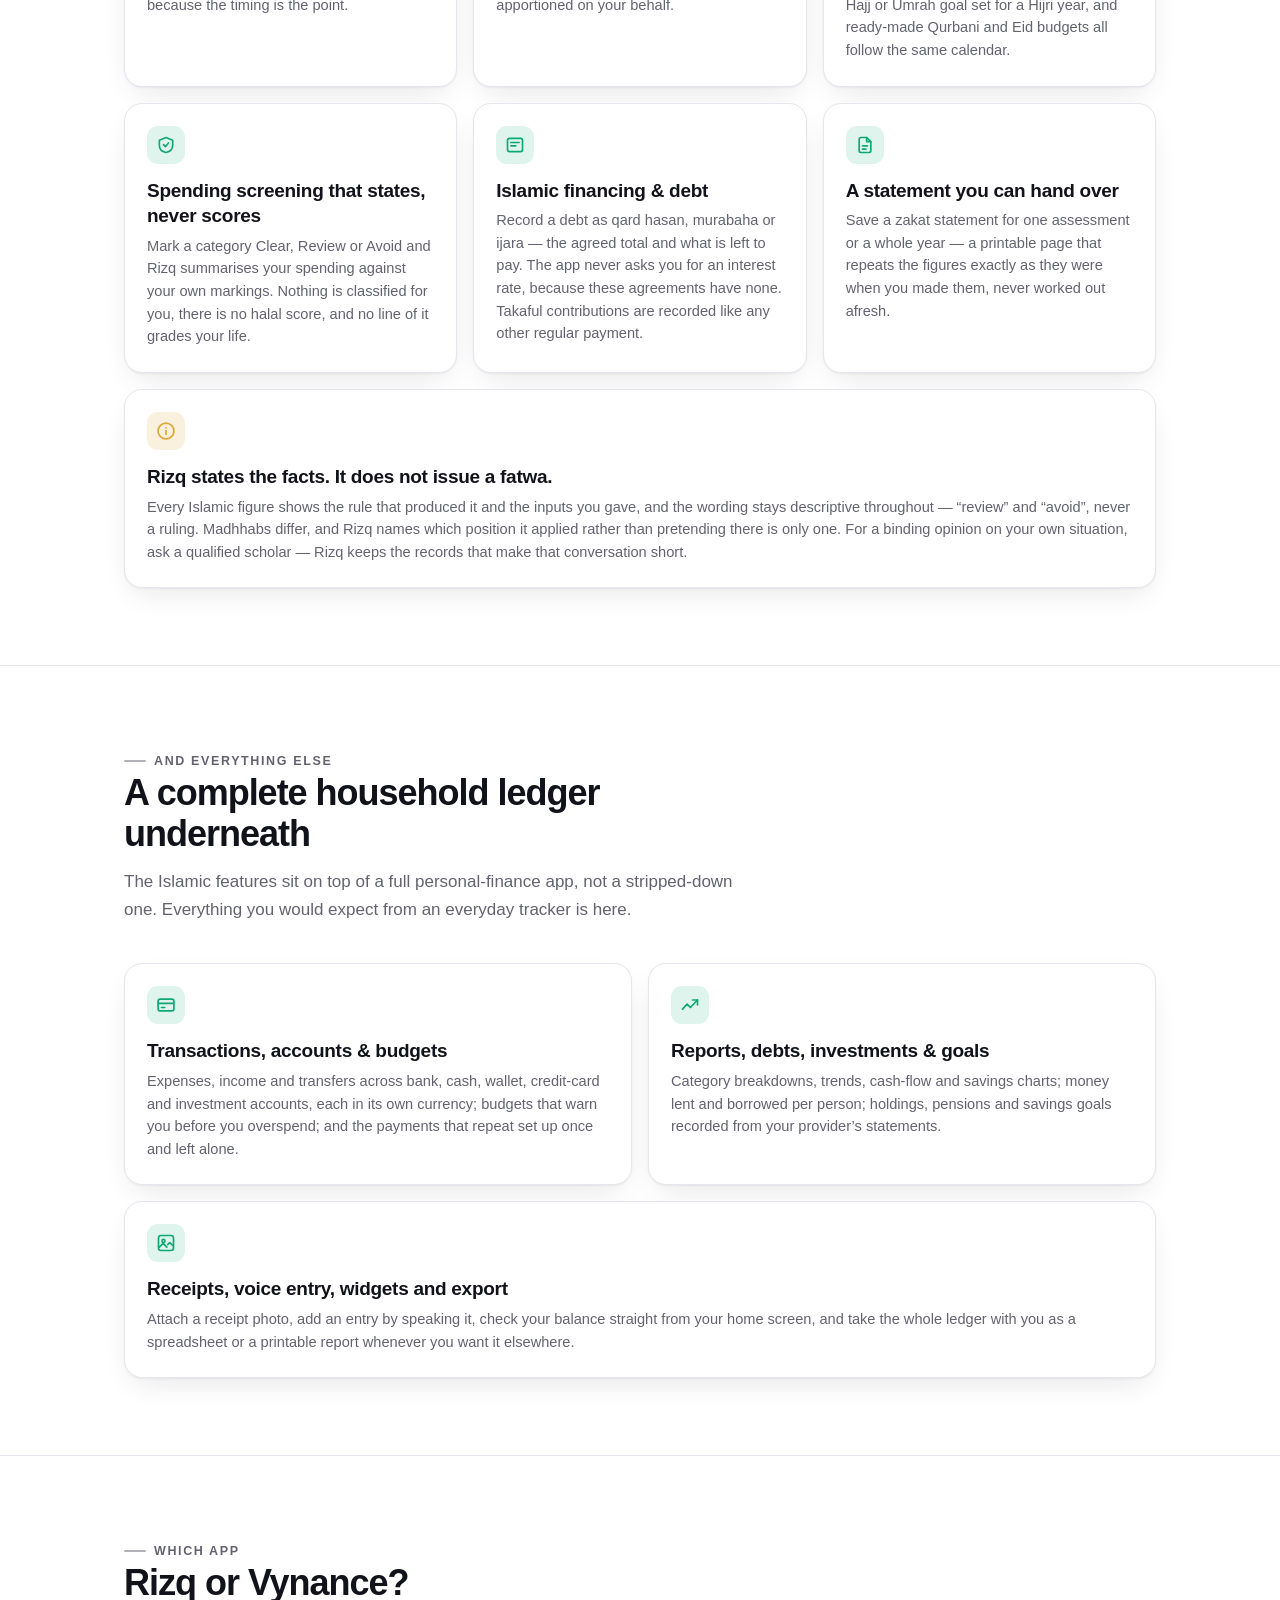
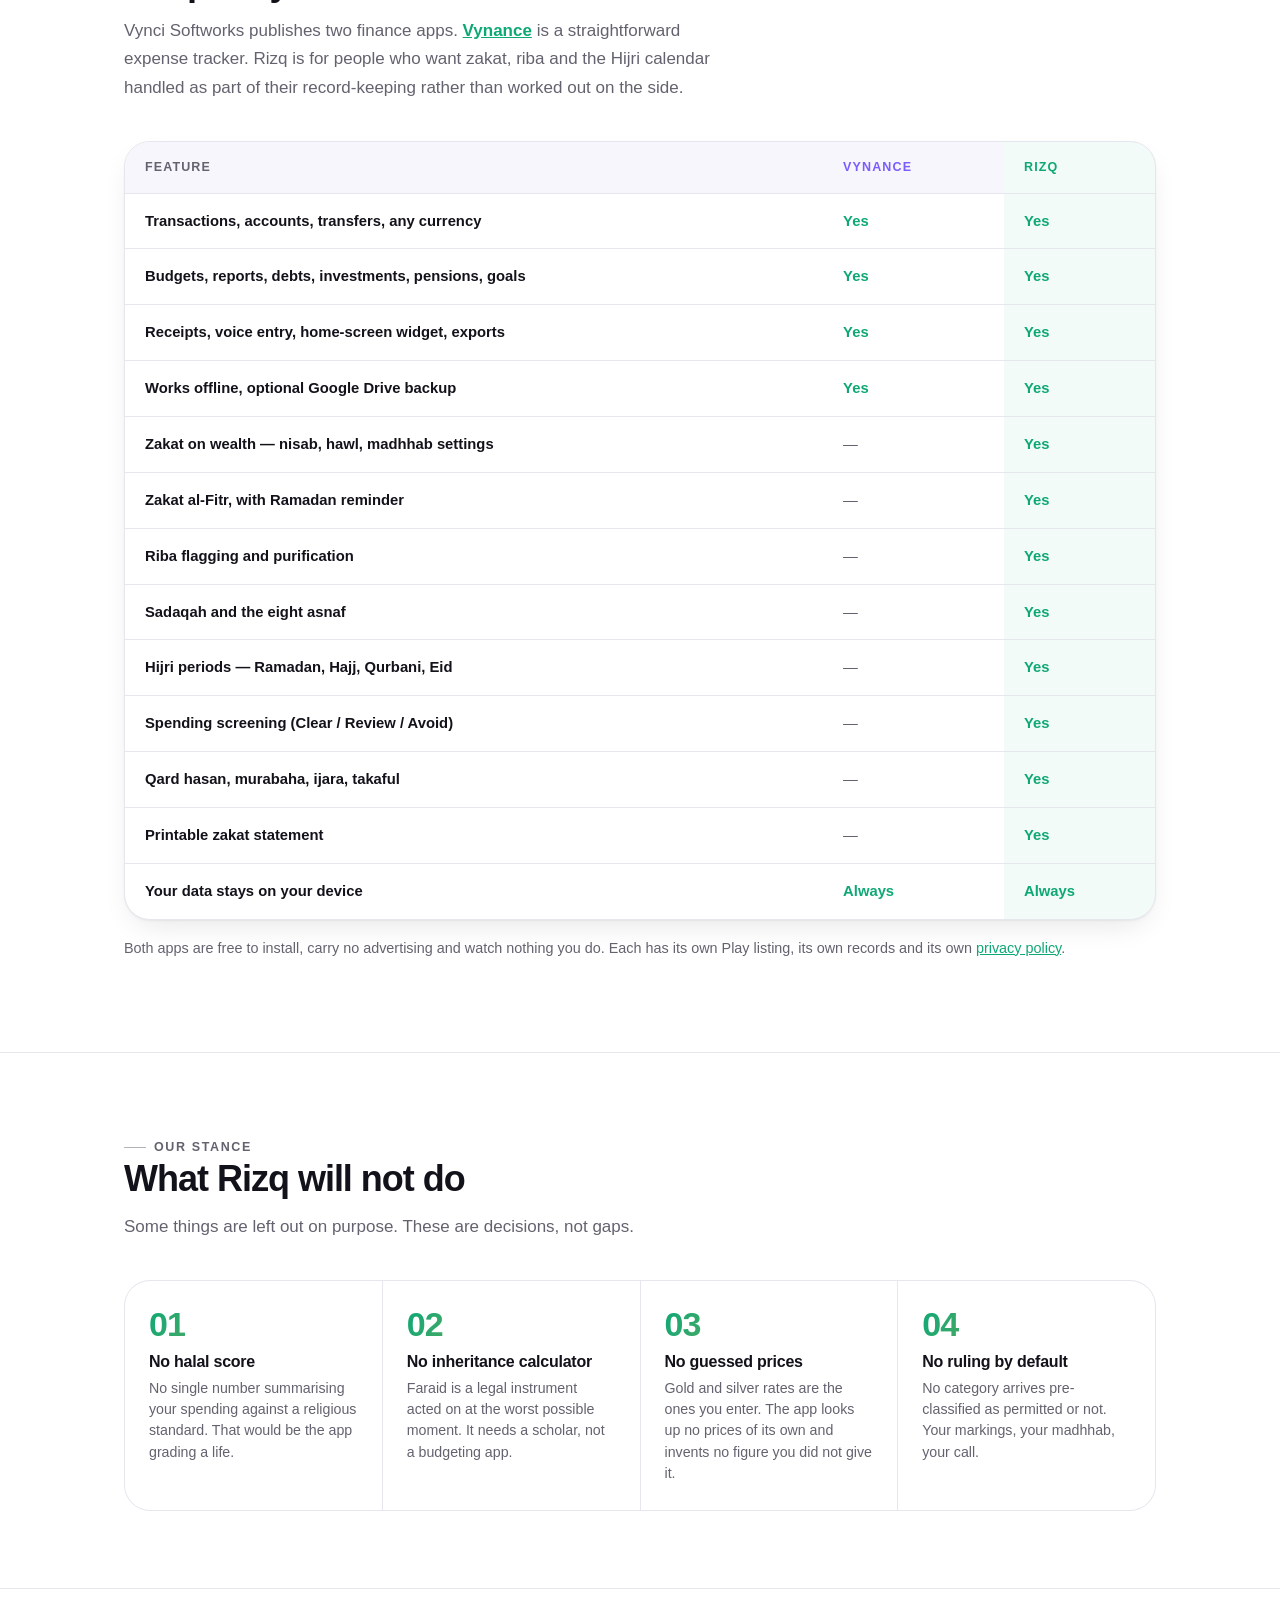
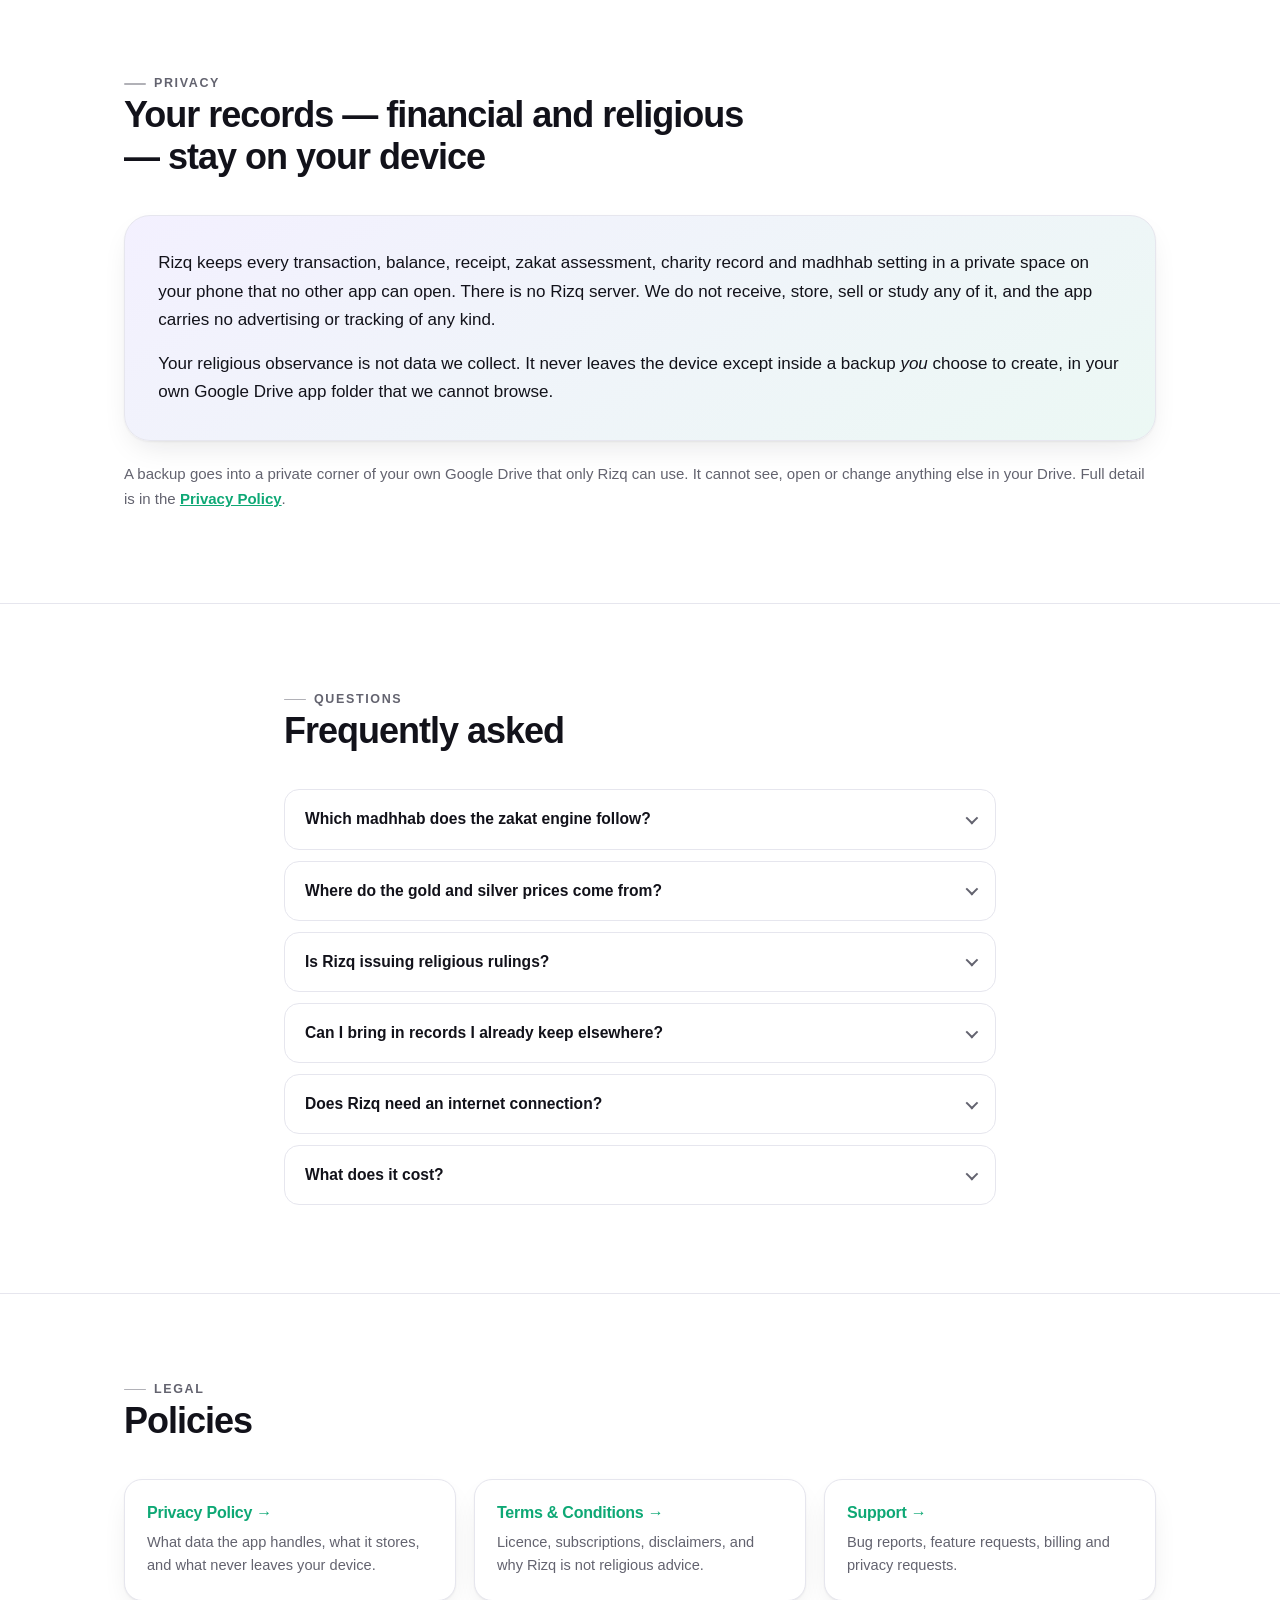
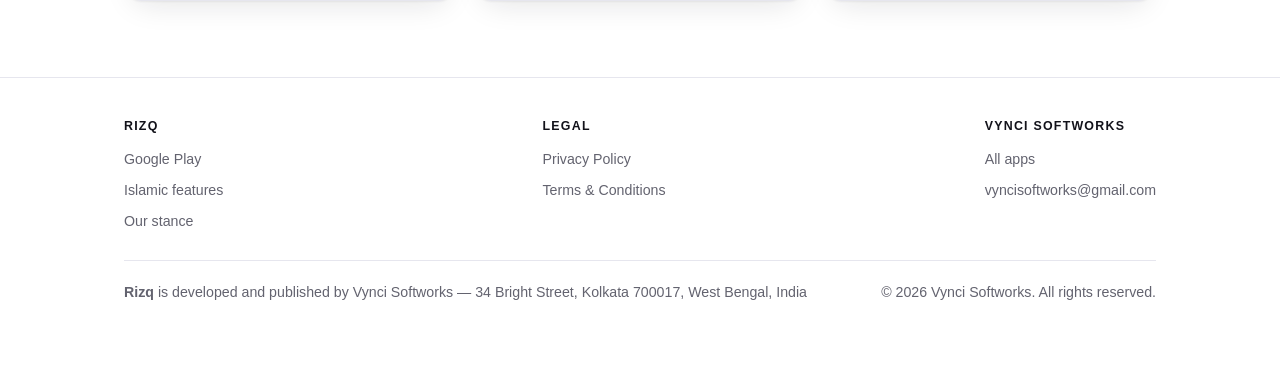
==== commit 5113bf14: "Update" ====
--- a/rizq/index.html
+++ b/rizq/index.html
@@ -10,14 +10,16 @@
 <meta property="og:description" content="Zakat, riba, sadaqah and the Hijri calendar built into an offline personal-finance ledger. Rizq states the method behind every figure — it does not issue rulings.">
 <meta property="og:type" content="website">
 <meta property="og:url" content="https://vynci.sbs/rizq/">
-<meta property="og:image" content="https://vynci.sbs/vynci-mark-512.png">
-<meta name="twitter:card" content="summary">
+<meta property="og:image" content="https://vynci.sbs/rizq/rizq-og.png">
+<meta property="og:image:width" content="1200">
+<meta property="og:image:height" content="630">
+<meta name="twitter:card" content="summary_large_image">
 <link rel="canonical" href="https://vynci.sbs/rizq/">
 <link rel="stylesheet" href="/styles.css">
-<link rel="icon" href="/favicon.ico" sizes="any">
-<link rel="icon" type="image/png" sizes="32x32" href="/favicon-32.png">
-<link rel="icon" type="image/png" sizes="16x16" href="/favicon-16.png">
-<link rel="apple-touch-icon" href="/apple-touch-icon.png">
+<link rel="icon" href="/rizq/favicon.ico" sizes="any">
+<link rel="icon" type="image/png" sizes="32x32" href="/rizq/favicon-32.png">
+<link rel="icon" type="image/png" sizes="16x16" href="/rizq/favicon-16.png">
+<link rel="apple-touch-icon" href="/rizq/apple-touch-icon.png">
 <meta name="theme-color" content="#06120E" media="(prefers-color-scheme: dark)">
 <meta name="theme-color" content="#062F24" media="(prefers-color-scheme: light)">
 <style>
@@ -69,15 +71,7 @@
 
 <header class="hero">
   <div class="wrap">
-    <svg class="mark" viewBox="0 0 108 108" xmlns="http://www.w3.org/2000/svg" role="img" aria-label="Rizq logo" style="width:clamp(84px,7vw,104px);height:auto">
-      <defs>
-        <linearGradient id="rg1" gradientUnits="userSpaceOnUse" x1="30" y1="80" x2="82" y2="26">
-          <stop offset="0" stop-color="#2fd39a"/><stop offset="1" stop-color="#a7f3d0"/>
-        </linearGradient>
-      </defs>
-      <path d="M70 30a27 27 0 1 0 0 48 32 32 0 1 1 0-48Z" fill="url(#rg1)"/>
-      <path d="M78.5 46.5l2.6 5.6 6.1.8-4.5 4.2 1.2 6-5.4-3-5.4 3 1.2-6-4.5-4.2 6.1-.8 2.6-5.6Z" fill="#F3CF7A"/>
-    </svg>
+    <img class="mark" src="/rizq/rizq-mark-tile.svg" alt="Rizq logo" width="108" height="108" style="width:clamp(84px,7vw,104px);height:auto">
     <h1><span class="grad">Rizq</span></h1>
     <p class="tag">Islamic personal finance for Android. Zakat, riba, sadaqah and the Hijri calendar
        built into an ordinary, private household ledger &mdash; with the method behind every figure
--- a/styles.css
+++ b/styles.css
@@ -130,7 +130,11 @@
   flex:0 0 60px;width:60px;height:60px;border-radius:17px;display:grid;place-items:center;
   background:var(--icon-bg);box-shadow:inset 0 0 0 1px rgba(255,255,255,.07);
 }
-.card .icon svg{width:42px;height:42px}
+.card .icon svg,.card .icon img{width:42px;height:42px}
+/* Rizq's icon tile is the cream of its app icon, not a dark tile, so the shared
+   white inset hairline above is invisible on it — give it a dark one instead or the
+   tile floats edgeless on the white card in light mode. */
+.r .icon{box-shadow:inset 0 0 0 1px rgba(31,83,57,.12)}
 .card .kicker{font-size:11.5px;font-weight:680;letter-spacing:.12em;text-transform:uppercase;color:var(--accent);margin:0 0 3px}
 .card h3{font-size:clamp(21px,1.1vw + 18px,25px);margin:0;letter-spacing:-.025em}
 .card .desc{color:var(--ink-2);font-size:15.4px;margin:0 0 18px}
@@ -155,7 +159,7 @@
 .btn-ghost{border-color:var(--line);color:var(--ink);background:transparent}
 .btn-ghost:hover{border-color:var(--accent);color:var(--accent);background:var(--accent-soft)}
 .v{--accent:var(--violet);--accent-soft:color-mix(in srgb, var(--violet) 9%, transparent);--accent-line:color-mix(in srgb, var(--violet) 42%, var(--line));--icon-bg:linear-gradient(150deg,#1c1440,#241a52)}
-.r{--accent:var(--emerald);--accent-soft:color-mix(in srgb, var(--emerald) 10%, transparent);--accent-line:color-mix(in srgb, var(--emerald) 42%, var(--line));--icon-bg:linear-gradient(150deg,#062f24,#0a4a37)}
+.r{--accent:var(--emerald);--accent-soft:color-mix(in srgb, var(--emerald) 10%, transparent);--accent-line:color-mix(in srgb, var(--emerald) 42%, var(--line));--icon-bg:#F6EFDA}
 .badge-live{
   display:inline-flex;align-items:center;gap:6px;font-size:11.6px;font-weight:680;letter-spacing:.05em;
   text-transform:uppercase;color:var(--accent);background:var(--accent-soft);
